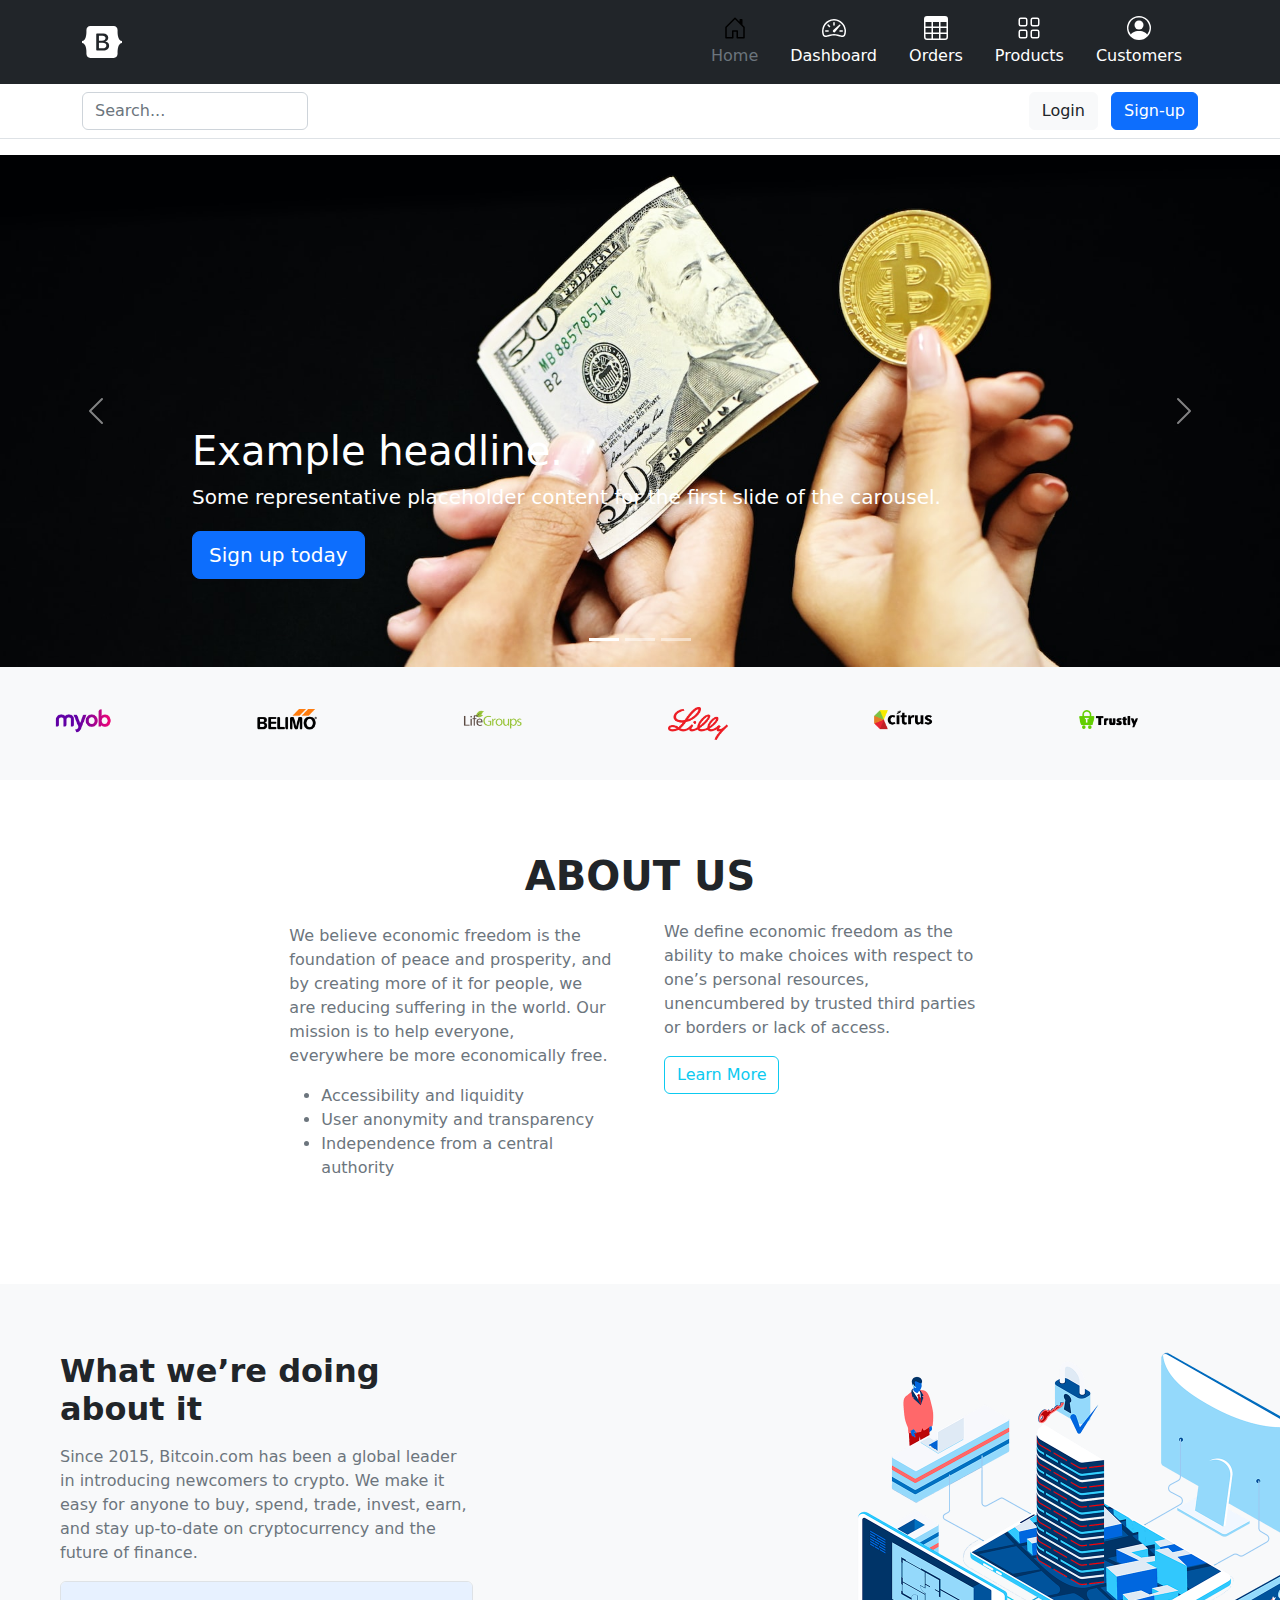
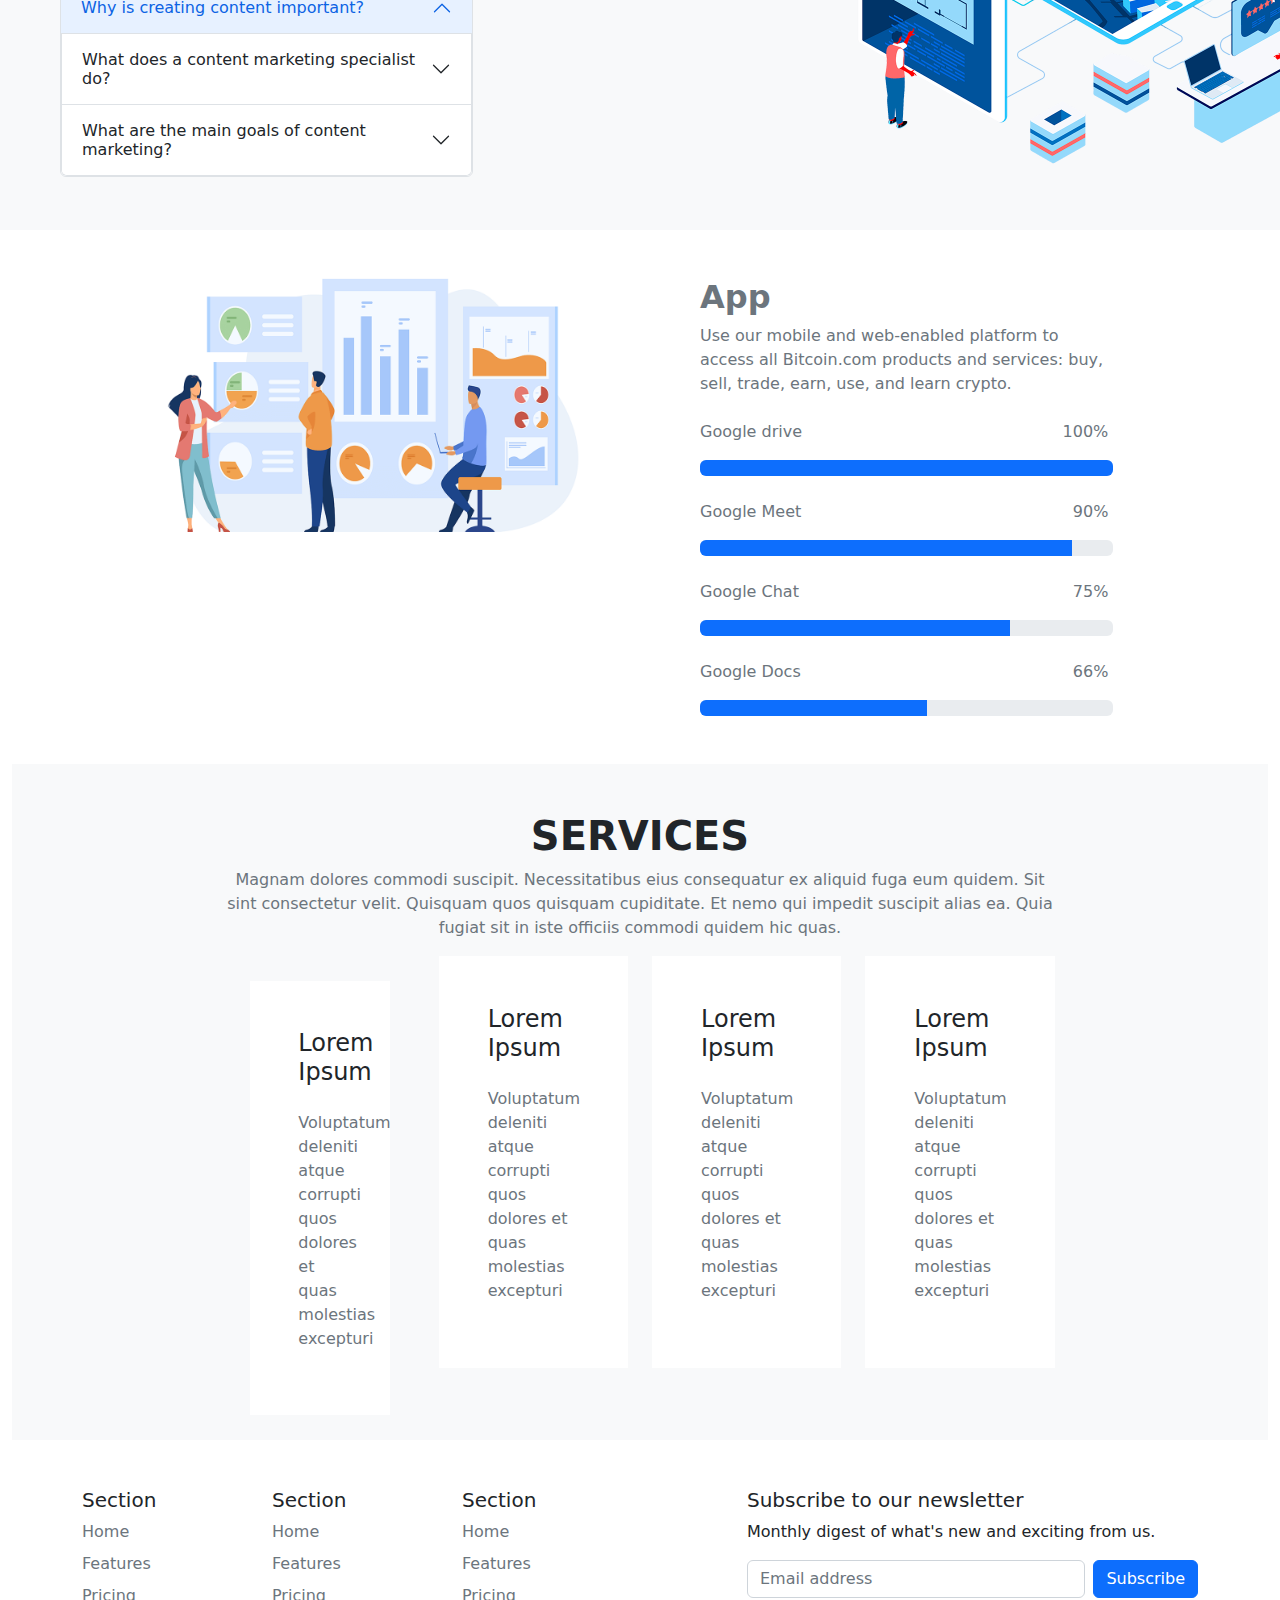
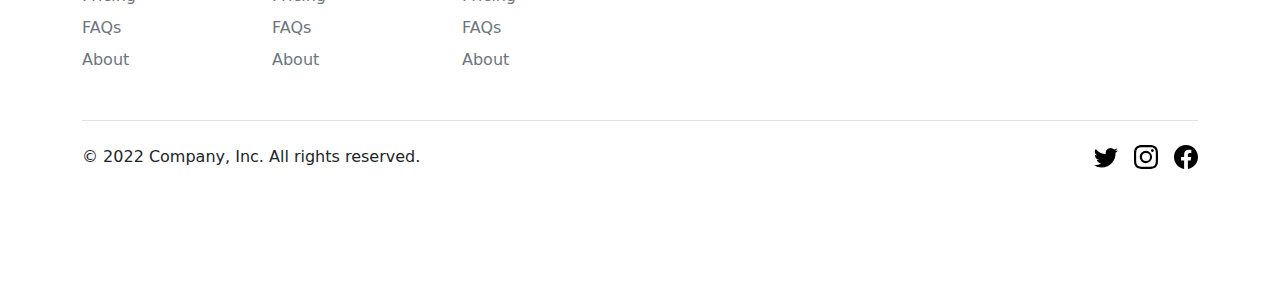
==== landingpage.html @ e870c80d "my first github commit" ====
<!DOCTYPE html>
<html lang="en">
<head>
    <meta charset="UTF-8">
    <meta http-equiv="X-UA-Compatible" content="IE=edge">
    <meta name="viewport" content="width=device-width, initial-scale=1.0">
    <link rel="stylesheet" href="css/bootstrap.min.css">
    <link rel="stylesheet" href="css/style.css">
  
    <title>Landing Page</title>
</head>
<body>

    
    
    
    <!--SVG Scalable Vector Graphics Header-->
        <svg xmlns="http://www.w3.org/2000/svg" style="display: none;">
            <symbol id="bootstrap" viewBox="0 0 118 94">
            <title>Bootstrap</title>
            <path fill-rule="evenodd" fill="#ffffff"clip-rule="evenodd" d="M24.509 0c-6.733 0-11.715 5.893-11.492 12.284.214 6.14-.064 14.092-2.066 20.577C8.943 39.365 5.547 43.485 0 44.014v5.972c5.547.529 8.943 4.649 10.951 11.153 2.002 6.485 2.28 14.437 2.066 20.577C12.794 88.106 17.776 94 24.51 94H93.5c6.733 0 11.714-5.893 11.491-12.284-.214-6.14.064-14.092 2.066-20.577 2.009-6.504 5.396-10.624 10.943-11.153v-5.972c-5.547-.529-8.934-4.649-10.943-11.153-2.002-6.484-2.28-14.437-2.066-20.577C105.214 5.894 100.233 0 93.5 0H24.508zM80 57.863C80 66.663 73.436 72 62.543 72H44a2 2 0 01-2-2V24a2 2 0 012-2h18.437c9.083 0 15.044 4.92 15.044 12.474 0 5.302-4.01 10.049-9.119 10.88v.277C75.317 46.394 80 51.21 80 57.863zM60.521 28.34H49.948v14.934h8.905c6.884 0 10.68-2.772 10.68-7.727 0-4.643-3.264-7.207-9.012-7.207zM49.948 49.2v16.458H60.91c7.167 0 10.964-2.876 10.964-8.281 0-5.406-3.903-8.178-11.425-8.178H49.948z"></path>
            </symbol>
            <symbol id="home" viewBox="0 0 16 16">
            <path  d="M8.354 1.146a.5.5 0 0 0-.708 0l-6 6A.5.5 0 0 0 1.5 7.5v7a.5.5 0 0 0 .5.5h4.5a.5.5 0 0 0 .5-.5v-4h2v4a.5.5 0 0 0 .5.5H14a.5.5 0 0 0 .5-.5v-7a.5.5 0 0 0-.146-.354L13 5.793V2.5a.5.5 0 0 0-.5-.5h-1a.5.5 0 0 0-.5.5v1.293L8.354 1.146zM2.5 14V7.707l5.5-5.5 5.5 5.5V14H10v-4a.5.5 0 0 0-.5-.5h-3a.5.5 0 0 0-.5.5v4H2.5z"/>
            </symbol>
            <symbol fill="#ffffff" id="speedometer2" viewBox="0 0 16 16">
            <path d="M8 4a.5.5 0 0 1 .5.5V6a.5.5 0 0 1-1 0V4.5A.5.5 0 0 1 8 4zM3.732 5.732a.5.5 0 0 1 .707 0l.915.914a.5.5 0 1 1-.708.708l-.914-.915a.5.5 0 0 1 0-.707zM2 10a.5.5 0 0 1 .5-.5h1.586a.5.5 0 0 1 0 1H2.5A.5.5 0 0 1 2 10zm9.5 0a.5.5 0 0 1 .5-.5h1.5a.5.5 0 0 1 0 1H12a.5.5 0 0 1-.5-.5zm.754-4.246a.389.389 0 0 0-.527-.02L7.547 9.31a.91.91 0 1 0 1.302 1.258l3.434-4.297a.389.389 0 0 0-.029-.518z"/>
            <path fill-rule="evenodd" d="M0 10a8 8 0 1 1 15.547 2.661c-.442 1.253-1.845 1.602-2.932 1.25C11.309 13.488 9.475 13 8 13c-1.474 0-3.31.488-4.615.911-1.087.352-2.49.003-2.932-1.25A7.988 7.988 0 0 1 0 10zm8-7a7 7 0 0 0-6.603 9.329c.203.575.923.876 1.68.63C4.397 12.533 6.358 12 8 12s3.604.532 4.923.96c.757.245 1.477-.056 1.68-.631A7 7 0 0 0 8 3z"/>
            </symbol>
            <symbol fill="#ffffff" id="table" viewBox="0 0 16 16">
            <path d="M0 2a2 2 0 0 1 2-2h12a2 2 0 0 1 2 2v12a2 2 0 0 1-2 2H2a2 2 0 0 1-2-2V2zm15 2h-4v3h4V4zm0 4h-4v3h4V8zm0 4h-4v3h3a1 1 0 0 0 1-1v-2zm-5 3v-3H6v3h4zm-5 0v-3H1v2a1 1 0 0 0 1 1h3zm-4-4h4V8H1v3zm0-4h4V4H1v3zm5-3v3h4V4H6zm4 4H6v3h4V8z"/>
            </symbol>
            <symbol fill="#ffffff" id="people-circle" viewBox="0 0 16 16">
            <path d="M11 6a3 3 0 1 1-6 0 3 3 0 0 1 6 0z"/>
            <path fill-rule="evenodd" d="M0 8a8 8 0 1 1 16 0A8 8 0 0 1 0 8zm8-7a7 7 0 0 0-5.468 11.37C3.242 11.226 4.805 10 8 10s4.757 1.225 5.468 2.37A7 7 0 0 0 8 1z"/>
            </symbol>
            <symbol fill="#ffffff" id="grid" viewBox="0 0 16 16">
            <path d="M1 2.5A1.5 1.5 0 0 1 2.5 1h3A1.5 1.5 0 0 1 7 2.5v3A1.5 1.5 0 0 1 5.5 7h-3A1.5 1.5 0 0 1 1 5.5v-3zM2.5 2a.5.5 0 0 0-.5.5v3a.5.5 0 0 0 .5.5h3a.5.5 0 0 0 .5-.5v-3a.5.5 0 0 0-.5-.5h-3zm6.5.5A1.5 1.5 0 0 1 10.5 1h3A1.5 1.5 0 0 1 15 2.5v3A1.5 1.5 0 0 1 13.5 7h-3A1.5 1.5 0 0 1 9 5.5v-3zm1.5-.5a.5.5 0 0 0-.5.5v3a.5.5 0 0 0 .5.5h3a.5.5 0 0 0 .5-.5v-3a.5.5 0 0 0-.5-.5h-3zM1 10.5A1.5 1.5 0 0 1 2.5 9h3A1.5 1.5 0 0 1 7 10.5v3A1.5 1.5 0 0 1 5.5 15h-3A1.5 1.5 0 0 1 1 13.5v-3zm1.5-.5a.5.5 0 0 0-.5.5v3a.5.5 0 0 0 .5.5h3a.5.5 0 0 0 .5-.5v-3a.5.5 0 0 0-.5-.5h-3zm6.5.5A1.5 1.5 0 0 1 10.5 9h3a1.5 1.5 0 0 1 1.5 1.5v3a1.5 1.5 0 0 1-1.5 1.5h-3A1.5 1.5 0 0 1 9 13.5v-3zm1.5-.5a.5.5 0 0 0-.5.5v3a.5.5 0 0 0 .5.5h3a.5.5 0 0 0 .5-.5v-3a.5.5 0 0 0-.5-.5h-3z"/>
            </symbol>
        </svg>
    <!--End Svg-->  


    <!--SVG Footer-->

        <svg xmlns="http://www.w3.org/2000/svg" style="display: none;">
          
          <symbol id="facebook" viewBox="0 0 16 16">
            <path d="M16 8.049c0-4.446-3.582-8.05-8-8.05C3.58 0-.002 3.603-.002 8.05c0 4.017 2.926 7.347 6.75 7.951v-5.625h-2.03V8.05H6.75V6.275c0-2.017 1.195-3.131 3.022-3.131.876 0 1.791.157 1.791.157v1.98h-1.009c-.993 0-1.303.621-1.303 1.258v1.51h2.218l-.354 2.326H9.25V16c3.824-.604 6.75-3.934 6.75-7.951z"/>
          </symbol>
          <symbol id="instagram" viewBox="0 0 16 16">
              <path d="M8 0C5.829 0 5.556.01 4.703.048 3.85.088 3.269.222 2.76.42a3.917 3.917 0 0 0-1.417.923A3.927 3.927 0 0 0 .42 2.76C.222 3.268.087 3.85.048 4.7.01 5.555 0 5.827 0 8.001c0 2.172.01 2.444.048 3.297.04.852.174 1.433.372 1.942.205.526.478.972.923 1.417.444.445.89.719 1.416.923.51.198 1.09.333 1.942.372C5.555 15.99 5.827 16 8 16s2.444-.01 3.298-.048c.851-.04 1.434-.174 1.943-.372a3.916 3.916 0 0 0 1.416-.923c.445-.445.718-.891.923-1.417.197-.509.332-1.09.372-1.942C15.99 10.445 16 10.173 16 8s-.01-2.445-.048-3.299c-.04-.851-.175-1.433-.372-1.941a3.926 3.926 0 0 0-.923-1.417A3.911 3.911 0 0 0 13.24.42c-.51-.198-1.092-.333-1.943-.372C10.443.01 10.172 0 7.998 0h.003zm-.717 1.442h.718c2.136 0 2.389.007 3.232.046.78.035 1.204.166 1.486.275.373.145.64.319.92.599.28.28.453.546.598.92.11.281.24.705.275 1.485.039.843.047 1.096.047 3.231s-.008 2.389-.047 3.232c-.035.78-.166 1.203-.275 1.485a2.47 2.47 0 0 1-.599.919c-.28.28-.546.453-.92.598-.28.11-.704.24-1.485.276-.843.038-1.096.047-3.232.047s-2.39-.009-3.233-.047c-.78-.036-1.203-.166-1.485-.276a2.478 2.478 0 0 1-.92-.598 2.48 2.48 0 0 1-.6-.92c-.109-.281-.24-.705-.275-1.485-.038-.843-.046-1.096-.046-3.233 0-2.136.008-2.388.046-3.231.036-.78.166-1.204.276-1.486.145-.373.319-.64.599-.92.28-.28.546-.453.92-.598.282-.11.705-.24 1.485-.276.738-.034 1.024-.044 2.515-.045v.002zm4.988 1.328a.96.96 0 1 0 0 1.92.96.96 0 0 0 0-1.92zm-4.27 1.122a4.109 4.109 0 1 0 0 8.217 4.109 4.109 0 0 0 0-8.217zm0 1.441a2.667 2.667 0 1 1 0 5.334 2.667 2.667 0 0 1 0-5.334z"/>
          </symbol>
          <symbol id="twitter" viewBox="0 0 16 16">
            <path d="M5.026 15c6.038 0 9.341-5.003 9.341-9.334 0-.14 0-.282-.006-.422A6.685 6.685 0 0 0 16 3.542a6.658 6.658 0 0 1-1.889.518 3.301 3.301 0 0 0 1.447-1.817 6.533 6.533 0 0 1-2.087.793A3.286 3.286 0 0 0 7.875 6.03a9.325 9.325 0 0 1-6.767-3.429 3.289 3.289 0 0 0 1.018 4.382A3.323 3.323 0 0 1 .64 6.575v.045a3.288 3.288 0 0 0 2.632 3.218 3.203 3.203 0 0 1-.865.115 3.23 3.23 0 0 1-.614-.057 3.283 3.283 0 0 0 3.067 2.277A6.588 6.588 0 0 1 .78 13.58a6.32 6.32 0 0 1-.78-.045A9.344 9.344 0 0 0 5.026 15z"/>
          </symbol>
        </svg>
    <!--End SVG Footer-->
    



    <!--Header-->
        <header>
            <div class="px-3 py-2 text-bg-dark">
              <div class="container">
                <div class="d-flex flex-wrap align-items-center justify-content-center justify-content-lg-start">
                  <a href="/" class="d-flex align-items-center my-2 my-lg-0 me-lg-auto text-white text-decoration-none">
                    <svg class="bi me-2" width="40" height="32" role="img" aria-label="Bootstrap"><use xlink:href="#bootstrap"/></svg>
                  </a>
        
                  <ul class="nav col-12 col-lg-auto my-2 justify-content-center my-md-0 text-small">
                    <li>
                      <a href="#" class="nav-link text-secondary">
                        <svg class="bi d-block mx-auto mb-1" width="24" height="24"><use xlink:href="#home"/></svg>
                        Home
                      </a>
                    </li>
                    <li>
                      <a href="#" class="nav-link text-white">
                        <svg class="bi d-block mx-auto mb-1" width="24" height="24"><use xlink:href="#speedometer2" /></svg>
                        Dashboard
                      </a>
                    </li>
                    <li>
                      <a href="#" class="nav-link text-white">
                        <svg class="bi d-block mx-auto mb-1" width="24" height="24"><use xlink:href="#table"/></svg>
                        Orders
                      </a>
                    </li>
                    <li>
                      <a href="#" class="nav-link text-white">
                        <svg class="bi d-block mx-auto mb-1" width="24" height="24"><use xlink:href="#grid"/></svg>
                        Products
                      </a>
                    </li>
                    <li>
                      <a href="#" class="nav-link text-white">
                        <svg class="bi d-block mx-auto mb-1" width="24" height="24"><use xlink:href="#people-circle"/></svg>
                        Customers
                      </a>
                    </li>
                  </ul>
                </div>
              </div>
            </div>
            <div class="px-3 py-2 border-bottom mb-3">
              <div class="container d-flex flex-wrap justify-content-center">
                <form class="col-12 col-lg-auto mb-2 mb-lg-0 me-lg-auto" role="search">
                  <input type="search" class="form-control" placeholder="Search..." aria-label="Search">
                </form>
        
                <div class="text-end">
                  <button type="button" class="btn btn-light text-dark me-2">Login</button>
                  <button type="button" class="btn btn-primary">Sign-up</button>
                </div>
              </div>
            </div>
        </header>
    <!--End of Header-->  
  
    



    <!--Carousel-->
        <div id="myCarousel" class="carousel slide" data-bs-ride="carousel">
            <div class="carousel-indicators">
            <button type="button" data-bs-target="#myCarousel" data-bs-slide-to="0" class="active" aria-current="true" aria-label="Slide 1"></button>
            <button type="button" data-bs-target="#myCarousel" data-bs-slide-to="1" aria-label="Slide 2"></button>
            <button type="button" data-bs-target="#myCarousel" data-bs-slide-to="2" aria-label="Slide 3"></button>
            </div>
            <div class="carousel-inner">
            <div class="carousel-item active">
                <!-- <svg class="bd-placeholder-img" width="100%" height="100%" xmlns="http://www.w3.org/2000/svg" aria-hidden="true" preserveAspectRatio="xMidYMid slice" focusable="false"><rect width="100%" height="100%" fill="#777"/></svg> -->
                <img class="bd-placeholder-img img-fluid" width="100%" height="100%" src="img/tit.jpg">
        
                <div class="container">
                <div class="carousel-caption text-start">
                    <h1>Example headline.</h1>
                    <p>Some representative placeholder content for the first slide of the carousel.</p>
                    <p><a class="btn btn-lg btn-primary" href="#">Sign up today</a></p>
                </div>
                </div>
            </div>
            <div class="carousel-item">
                <!-- <svg class="bd-placeholder-img" width="100%" height="100%" xmlns="http://www.w3.org/2000/svg" aria-hidden="true" preserveAspectRatio="xMidYMid slice" focusable="false"><rect width="100%" height="100%" fill="#777"/></svg> -->

                <img class="bd-placeholder-img img-fluid" width="100%" height="100%" src="img/tree.jpg">
        
                <div class="container">
                <div class="carousel-caption">
                    <h1>Another example headline.</h1>
                    <p>Some representative placeholder content for the second slide of the carousel.</p>
                    <p><a class="btn btn-lg btn-primary" href="#">Learn more</a></p>
                </div>
                </div>
            </div>
            <div class="carousel-item">
                <!-- <svg class="bd-placeholder-img" width="100%" height="100%" xmlns="http://www.w3.org/2000/svg" aria-hidden="true" preserveAspectRatio="xMidYMid slice" focusable="false"><rect width="100%" height="100%" fill="#777"/></svg> -->

                <img class="bd-placeholder-img img-fluid" width="100%" height="100%" src="img/tot.jpg">
        
                <div class="container">
                <div class="carousel-caption text-end">
                    <h1>One more for good measure.</h1>
                    <p>Some representative placeholder content for the third slide of this carousel.</p>
                    <p><a class="btn btn-lg btn-primary" href="#">Browse gallery</a></p>
                </div>
                </div>
            </div>
            </div>
            <button class="carousel-control-prev" type="button" data-bs-target="#myCarousel" data-bs-slide="prev">
            <span class="carousel-control-prev-icon" aria-hidden="true"></span>
            <span class="visually-hidden">Previous</span>
            </button>
            <button class="carousel-control-next" type="button" data-bs-target="#myCarousel" data-bs-slide="next">
            <span class="carousel-control-next-icon" aria-hidden="true"></span>
            <span class="visually-hidden">Next</span>
            </button>
        </div>
    <!--End Carousel-->        

    <!--Main Content-->
        <div class="container-fluid bg-white">

            <div class="row bg-light p-4 justify-content-center">

                <div class="col-lg-2 col-md-4 col-sm-6">

                    <div class="bg-light p-3" >

                        <img src="img/client1.png" id="img" class="img-fluid">

                    </div>

                </div>

                <div class="col-lg-2 col-md-4 col-sm-6">

                  <div class="bg-light p-3">

                    <img src="img/client2.png" id="img" class="img-fluid">

                  </div>

              </div>

              <div class="col-lg-2 col-md-4 col-sm-6">

                <div class="bg-light p-3">

                  <img src="img/client3.png" id="img" class="img-fluid">

                </div>

            </div>

            <div class="col-lg-2 col-md-4 col-sm-6">

              <div class="p-3 bg-light">


                <img src="img/client4.png" id="img" class="img-fluid">

              </div>

          </div>

          <div class="col-lg-2 col-md-4 col-sm-6">

            <div class="p-3 bg-light">

              <img src="img/client5.png" id="img" class="img-fluid">

            </div>

        </div>

        <div class="col-lg-2 col-md-4 col-sm-6">

          <div class="p-3 bg-light">

            <img src="img/client6.png" id="img" class="img-fluid">

          </div>

      </div>

            </div>

      <!--about us-->      
            <div class="row">

                <div class="col-lg-12 col-md-12 col-sm-12">

                    <div class="m-4 p-5  bg-white ">

                          <div class="row justify-content-center">

                            <div class="text text-dark text-center">
                              <h1><strong>ABOUT US</strong></h1>
                              
                              </div>
                              
                             

                              <div class="col-lg-4 col-md-6 col-sm-12">

                                  <div class="m-2 p-2 text-secondary">

                                      <p> We believe economic freedom is the foundation of peace and prosperity, and by creating more of it for people, we are reducing suffering in the world. Our mission is to help everyone, everywhere be more economically free.</p>

                                      <ul style="list-style-type:disc; ">

                                          <li>
                                            Accessibility and liquidity</li>
                                            <li>
                                              User anonymity and transparency	
                                              </li>
                                              <li>Independence from a central authority</li>

                                      </ul>

                                  </div>

                              </div>

                              <div class="col-lg-4 col-md-6 col-sm-12">

                                <div class="m-2 p-1 text-secondary">

                                    <p>We define economic freedom as the ability to make choices with respect to one’s personal resources, unencumbered by trusted third parties or borders or lack of access.</p>

                                    <div class="mt-3">

                                      <buttton class="btn  btn-outline-info" type="button">Learn More</buttton>
                                    </div>
                                    
                                </div>

                              </div>

                            

                          </div>

                    </div>

                </div>

            </div>

      <!--Next Row-->      

            <div class="row bg-light">

                <div class="col-lg-5 col-md-5 col-sm-12 align-self-center">

                    <div class="p-5">

                        <p><h2><strong>What we’re doing about it</strong></h2>
                          </p>
                          <p class=" text-secondary">
                          Since 2015, Bitcoin.com has been a global leader in introducing newcomers to crypto. We make it easy for anyone to buy, spend, trade, invest, earn, and stay up-to-date on cryptocurrency and the future of finance.</p>

                            
                          <div class="accordion" id="accordionExample">

                                <div class="accordion-item">
                                    <h2 class="accordion-header" id="headingOne">
                                        <button class="accordion-button" type="button" data-bs-toggle="collapse" data-bs-target="#collapseOne" aria-expanded="true" aria-controls="collapseOne">
                                            Why is creating content important?
                                        </button>
                                    </h2>
                                    <div id="collapseOne" class="accordion-collapse collapse" aria-labelledby="headingOne" data-bs-parent="#accordionExample">
                                        <div class="accordion-body">
                                        <strong>This is the first item's accordion body.</strong>
                                        Creating content is very important for users and potential customers. It is important to establish closer ties with your users and customers, to better explain your brand, and to add value with your content. With the content you create, you can increase your awareness and attract new people.

                                    </div>
                                </div>


                                <div class="accordion-item">
                                    <h2 class="accordion-header" id="headingTwo">
                                        <button class="accordion-button collapsed" type="button" data-bs-toggle="collapse" data-bs-target="#collapseTwo" aria-expanded="false" aria-controls="collapseTwo">
                                            What does a content marketing specialist do?
                                        </button>
                                    </h2>
                                    <div id="collapseTwo" class="accordion-collapse collapse" aria-labelledby="headingTwo" data-bs-parent="#accordionExample">
                                        <div class="accordion-body">
                                        <strong>This is the second item's accordion body.</strong> Content marketing specialist is the manager responsible for creating standards and presenting them in accordance with marketing strategies so that all written and visual content prepared within the company is permanent and interesting in all periods. They are mostly people<code>who are affiliated with </code> or work closely with marketing teams and have developed verbal and written communication skills.
                                        </div>
                                    </div>
                            </div>


                            <div class="accordion-item">
                                <h2 class="accordion-header" id="headingThree">
                                    <button class="accordion-button collapsed" type="button" data-bs-toggle="collapse" data-bs-target="#collapseThree" aria-expanded="false" aria-controls="collapseThree">
                                        What are the main goals of content marketing?
                                    </button>
                                </h2>
                                <div id="collapseThree" class="accordion-collapse collapse" aria-labelledby="headingThree" data-bs-parent="#accordionExample">
                                    <div class="accordion-body">
                                    <strong>This is the third item's accordion body.</strong> 
                                    If Content Marketing is presented with good planning, effective results are obtained. The content on your website must be prepared in a way that appeals to the needs of the audience you are targeting. At the same time, this process should be in a periodic order. In this way, you will be able to attract the attention of your readers and make them become your potential customers and even increase them to a position that prefers your brand.
                                    </div>
                                </div>
                            </div>
                                </div>

                          </div>

                    </div>

                </div>

                <div class="col-lg-5 col-md-5 offset-lg-2 col-sm-12">
                  
                    <div class="p-5">
                      <img src="img/why-us.png" id="image" alt="" class="img-fluid">

                    </div>

                </div>


            </div>
            

      <!--Next row2-->
      
            <div class="row justify-content-center">

                <div class="col-lg-5 col-md-5 col-sm-12">

                    <div class="p-5">

                      <img class="img-fluid" src="img/skills.png">

                    </div>

                </div>

                <div class="col-lg-5 col-md-5 col-sm-12">

                    <div class="p-5 text-secondary">

                                             <h2 class=""><strong>App</strong></h2>

                        <p class="mb-4">Use our mobile and web-enabled platform to access all Bitcoin.com products and services: buy, sell, trade, earn, use, and learn crypto. 
                        </p>

                        
                        <ul class="list-unstyled d-flex" style="position:relative;">
                          <li class="">Google drive</li>
                          <li style="position:absolute; right:5px;">100%</li>
                          </ul>

                      <div class="progress mb-4">
                        <div class="progress-bar" role="progressbar" style="width: 100%" aria-valuenow="25" aria-valuemin="0" aria-valuemax="100"></div>
                      </div>


                      <ul class="list-unstyled d-flex" style="position:relative;">
                        <li class="">Google Meet</li>
                        <li style="position:absolute; right:5px;">90%</li>
                        </ul>
                        
                        <div class="progress mb-4">
                        <div class="progress-bar" role="progressbar" style="width: 90%" aria-valuenow="50" aria-valuemin="0" aria-valuemax="100"></div>
                      </div>

                      <ul class="list-unstyled d-flex" style="position:relative;">
                        <li class="">Google Chat</li>
                        <li style="position:absolute; right:5px;">75%</li>
                        </ul>

                      <div class="progress mb-4">
                        <div class="progress-bar" role="progressbar" style="width: 75%" aria-valuenow="50" aria-valuemin="0" aria-valuemax="100"></div>
                      </div>


                      <ul class="list-unstyled d-flex" style="position:relative;">
                        <li class="">Google Docs</li>
                        <li style="position:absolute; right:5px;">66%</li>
                        </ul>
                      
                      <div class="progress">
                        <div class="progress-bar" role="progressbar" style="width: 55%" aria-valuenow="75" aria-valuemin="0" aria-valuemax="100"></div>
                      </div>
                     
                      
                      

                    </div>
                  
                </div>

            </div>

           <div class="row">

                <div class="col-lg-12 col-md-12 col-sm-12">

                    <div class="bg-light">

                              <div class="row justify-content-center">

                                      <div class="col-lg-8 col-md-12 col-sm-12">

                                        <div class="text bg-light text-center mt-5">
                                          <h1 class="text-dark "><strong>SERVICES</strong></h1>
                                          <p class="text-secondary">Magnam dolores commodi suscipit. Necessitatibus eius consequatur ex aliquid fuga eum quidem. Sit sint consectetur velit. Quisquam quos quisquam cupiditate. Et nemo qui impedit suscipit alias ea. Quia fugiat sit in iste officiis commodi quidem hic quas.</p>
                                        </div>

                                      </div>

                              </div>

                              <div class="row justify-content-center">
     

                                    <div class="col-lg-2 col-md-6 col-sm-12">

                                          <div class="p-5 m-4 bg-white border border-light">

                                              
                                            <h4 class="">Lorem Ipsum</h4>
                                            <p class="text-secondary mt-4">Voluptatum deleniti atque corrupti quos dolores et quas molestias excepturi</p>
                                                  
                                            

                                          </div>

                                    </div>

                                    <div class="col-lg-2 col-md-6 col-sm-12">
                                      

                                        <div class="p-5 bg-white border border-white">

                                              
                                          <h4 class="">Lorem Ipsum</h4>
                                          <p class="text-secondary mt-4">Voluptatum deleniti atque corrupti quos dolores et quas molestias excepturi</p>
                                                
                                          

                                        </div>
                                        
                                      

                                    </div>

                                    <div class="col-lg-2 col-md-6 col-sm-12">

                                      

                                        <div class="p-5 bg-white border border-white">

                                              
                                          <h4 class="">Lorem Ipsum</h4>
                                          <p class="text-secondary mt-4">Voluptatum deleniti atque corrupti quos dolores et quas molestias excepturi</p>
                                                
                                          

                                        </div>

                                      

                                    </div>

                                    <div class="col-lg-2 col-md-6 col-sm-12">

                                      <div class="p-5 bg-white border border-white">

                                              
                                        <h4 class="">Lorem Ipsum</h4>
                                        <p class="text-secondary mt-4">Voluptatum deleniti atque corrupti quos dolores et quas molestias excepturi</p>
                                              
                                        

                                      </div>

                                    </div>
                                  

                              </div>

                        </div>

                    </div> 
                </div>

           </div> 

        </div>




    <!--Footer-->
    <div class="container">
        <footer class="py-5">
          <div class="row">
            <div class="col-6 col-md-2 mb-3">
              <h5>Section</h5>
              <ul class="nav flex-column">
                <li class="nav-item mb-2"><a href="#" class="nav-link p-0 text-muted">Home</a></li>
                <li class="nav-item mb-2"><a href="#" class="nav-link p-0 text-muted">Features</a></li>
                <li class="nav-item mb-2"><a href="#" class="nav-link p-0 text-muted">Pricing</a></li>
                <li class="nav-item mb-2"><a href="#" class="nav-link p-0 text-muted">FAQs</a></li>
                <li class="nav-item mb-2"><a href="#" class="nav-link p-0 text-muted">About</a></li>
              </ul>
            </div>
      
            <div class="col-6 col-md-2 mb-3">
              <h5>Section</h5>
              <ul class="nav flex-column">
                <li class="nav-item mb-2"><a href="#" class="nav-link p-0 text-muted">Home</a></li>
                <li class="nav-item mb-2"><a href="#" class="nav-link p-0 text-muted">Features</a></li>
                <li class="nav-item mb-2"><a href="#" class="nav-link p-0 text-muted">Pricing</a></li>
                <li class="nav-item mb-2"><a href="#" class="nav-link p-0 text-muted">FAQs</a></li>
                <li class="nav-item mb-2"><a href="#" class="nav-link p-0 text-muted">About</a></li>
              </ul>
            </div>
      
            <div class="col-6 col-md-2 mb-3">
              <h5>Section</h5>
              <ul class="nav flex-column">
                <li class="nav-item mb-2"><a href="#" class="nav-link p-0 text-muted">Home</a></li>
                <li class="nav-item mb-2"><a href="#" class="nav-link p-0 text-muted">Features</a></li>
                <li class="nav-item mb-2"><a href="#" class="nav-link p-0 text-muted">Pricing</a></li>
                <li class="nav-item mb-2"><a href="#" class="nav-link p-0 text-muted">FAQs</a></li>
                <li class="nav-item mb-2"><a href="#" class="nav-link p-0 text-muted">About</a></li>
              </ul>
            </div>
      
            <div class="col-md-5 offset-md-1 mb-3">
              <form>
                <h5>Subscribe to our newsletter</h5>
                <p>Monthly digest of what's new and exciting from us.</p>
                <div class="d-flex flex-column flex-sm-row w-100 gap-2">
                  <label for="newsletter1" class="visually-hidden">Email address</label>
                  <input id="newsletter1" type="text" class="form-control" placeholder="Email address">
                  <button class="btn btn-primary" type="button">Subscribe</button>
                </div>
              </form>
            </div>
          </div>
      
          <div class="d-flex flex-column flex-sm-row justify-content-between py-4 my-4 border-top">
            <p>&copy; 2022 Company, Inc. All rights reserved.</p>
            <ul class="list-unstyled d-flex">
              <li class="ms-3"><a class="link-dark" href="#"><svg class="bi" width="24" height="24"><use xlink:href="#twitter"/></svg></a></li>
              <li class="ms-3"><a class="link-dark" href="#"><svg class="bi" width="24" height="24"><use xlink:href="#instagram"/></svg></a></li>
              <li class="ms-3"><a class="link-dark" href="#"><svg class="bi" width="24" height="24"><use xlink:href="#facebook"/></svg></a></li>
            </ul>
          </div>
        </footer>
      </div>
    <!--End Footer-->


         
    <script src="js/bootstrap.min.js"></script>
</body>
</html>
---- css/style.css ----
/* Carousel base class */
.carousel {
    /* margin-bottom: 4rem; */
  }
  /* Since positioning the image, we need to help out the caption */
  .carousel-caption {
    bottom: 3rem;
    z-index: 10;
  }
  
  /* Declare heights because of positioning of img element */
  .carousel-item {
    height: 32rem;
  }

  @media (min-width: 40em) {
    /* Bump up size of carousel content */
    .carousel-caption p {
      margin-bottom: 1.25rem;
      font-size: 1.25rem;
      line-height: 1.4;
    }
}

#img{
    max-height:40%;
    max-width:40%;
}

li::before{
 color:rgb(11, 205, 205);
}

#image{
  max-height: 600px;
  max-width:600px;
}
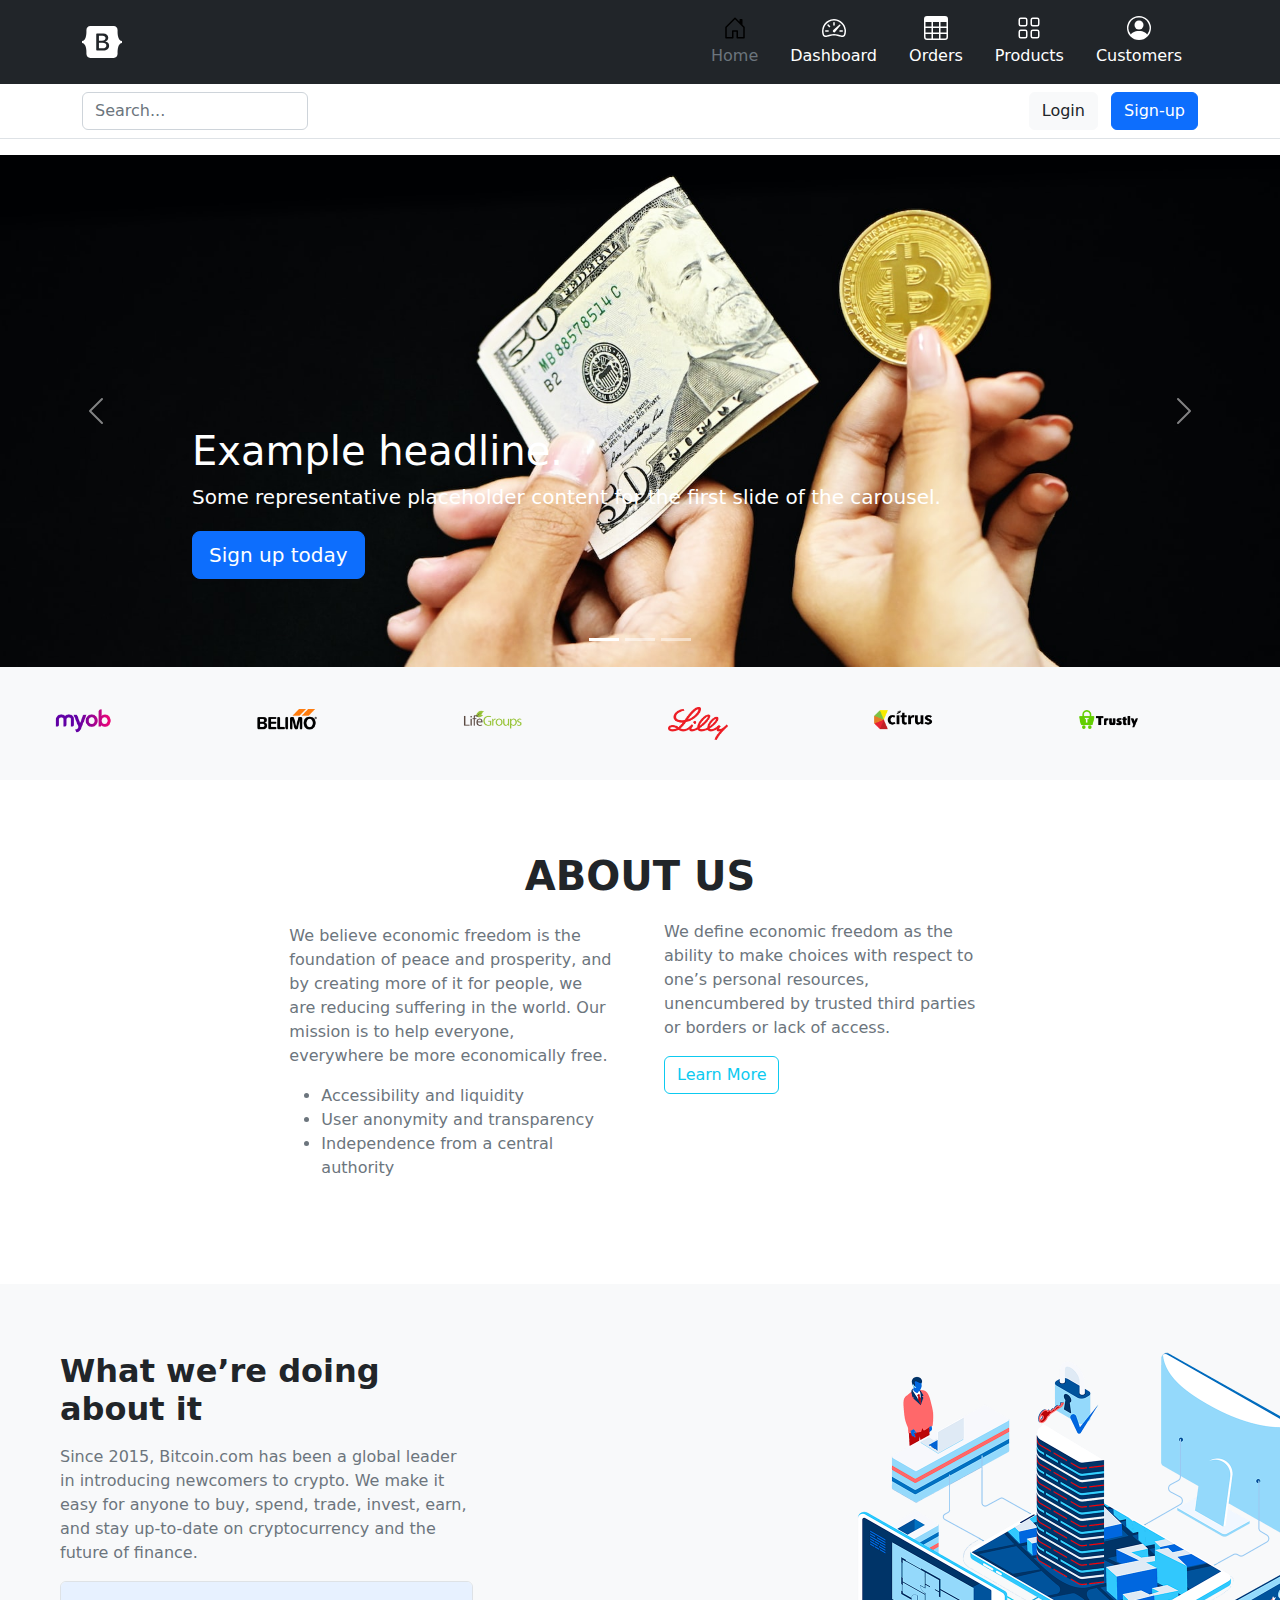
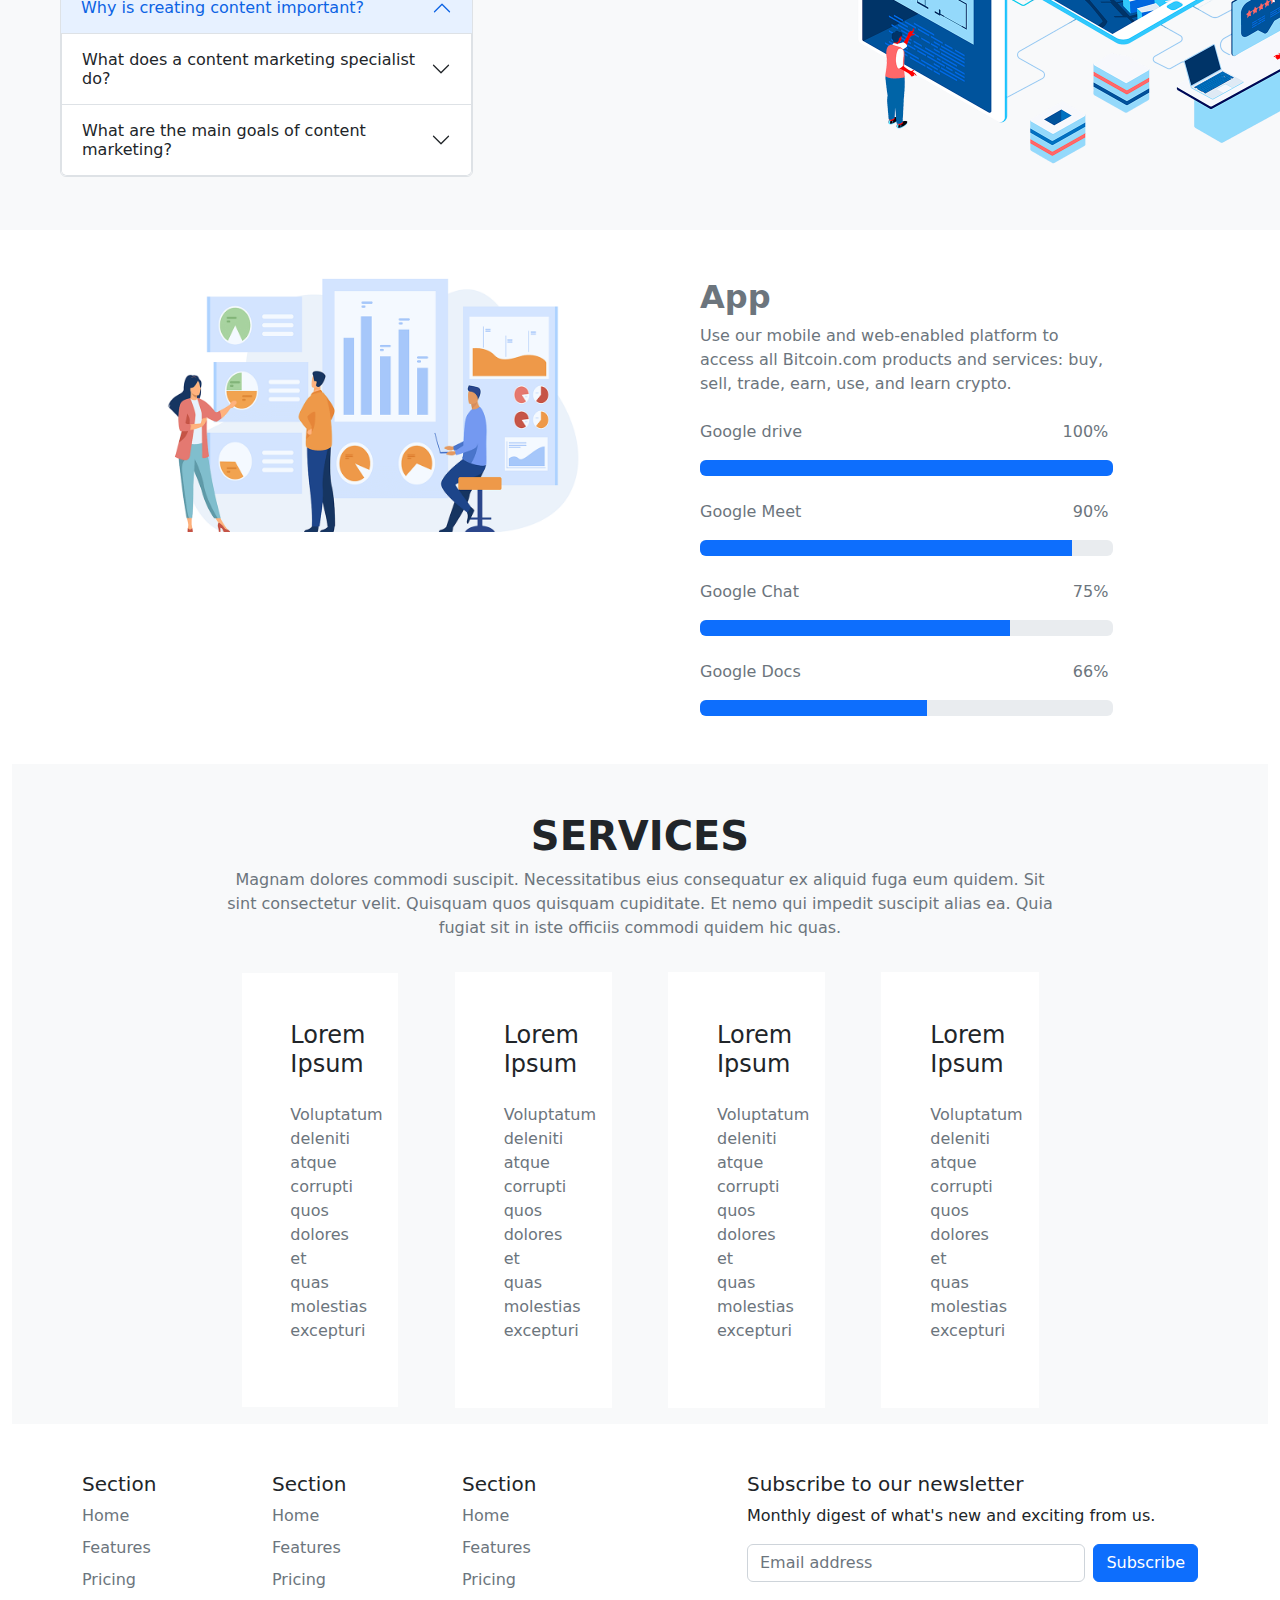
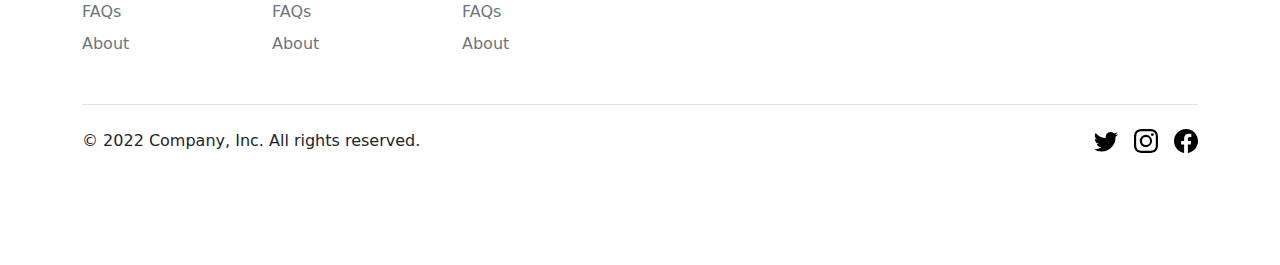
==== commit 8fb4b9d9: "commit for background" ====
--- a/landingpage.html
+++ b/landingpage.html
@@ -461,9 +461,11 @@
 
             </div>
 
-           <div class="row">
-
-                <div class="col-lg-12 col-md-12 col-sm-12">
+
+      <!--Next row3-->      
+            <div class="row">
+
+                    <div class="col-lg-12 col-md-12 col-sm-12">
 
                     <div class="bg-light">
 
@@ -483,9 +485,9 @@
                               <div class="row justify-content-center">
      
 
-                                    <div class="col-lg-2 col-md-6 col-sm-12">
-
-                                          <div class="p-5 m-4 bg-white border border-light">
+                                    <div class="col-lg-2 col-md-3 col-sm-12">
+
+                                          <div class="p-5 m-3 bg-white border border-light">
 
                                               
                                             <h4 class="">Lorem Ipsum</h4>
@@ -497,10 +499,10 @@
 
                                     </div>
 
-                                    <div class="col-lg-2 col-md-6 col-sm-12">
+                                    <div class="col-lg-2 col-md-3 col-sm-12">
                                       
 
-                                        <div class="p-5 bg-white border border-white">
+                                        <div class="p-5 m-3 bg-white border border-white">
 
                                               
                                           <h4 class="">Lorem Ipsum</h4>
@@ -514,11 +516,11 @@
 
                                     </div>
 
-                                    <div class="col-lg-2 col-md-6 col-sm-12">
+                                    <div class="col-lg-2 col-md-3 col-sm-12">
 
                                       
 
-                                        <div class="p-5 bg-white border border-white">
+                                        <div class="p-5 m-3 bg-white border border-white">
 
                                               
                                           <h4 class="">Lorem Ipsum</h4>
@@ -532,9 +534,9 @@
 
                                     </div>
 
-                                    <div class="col-lg-2 col-md-6 col-sm-12">
-
-                                      <div class="p-5 bg-white border border-white">
+                                    <div class="col-lg-2 col-md-3 col-sm-12">
+
+                                      <div class="p-5 m-3 bg-white border border-white">
 
                                               
                                         <h4 class="">Lorem Ipsum</h4>
@@ -552,9 +554,26 @@
                         </div>
 
                     </div> 
-                </div>
-
-           </div> 
+
+            </div>
+
+
+      <!--Next row4--> 
+
+              <div class="row">
+
+                  <div class="col-lg-12 col-md-12 col-sm-12">
+
+                      <div class="bg-light" id="photo">
+
+                           
+
+                      </div>
+
+                  </div>
+
+              </div>
+          
 
         </div>
 
--- a/css/style.css
+++ b/css/style.css
@@ -34,4 +34,12 @@
 #image{
   max-height: 600px;
   max-width:600px;
+}
+
+#photo{
+  
+  background-image: url('../img/tit.jpg');
+  max-height: 100%;
+  max-width: 100%;
+  
 }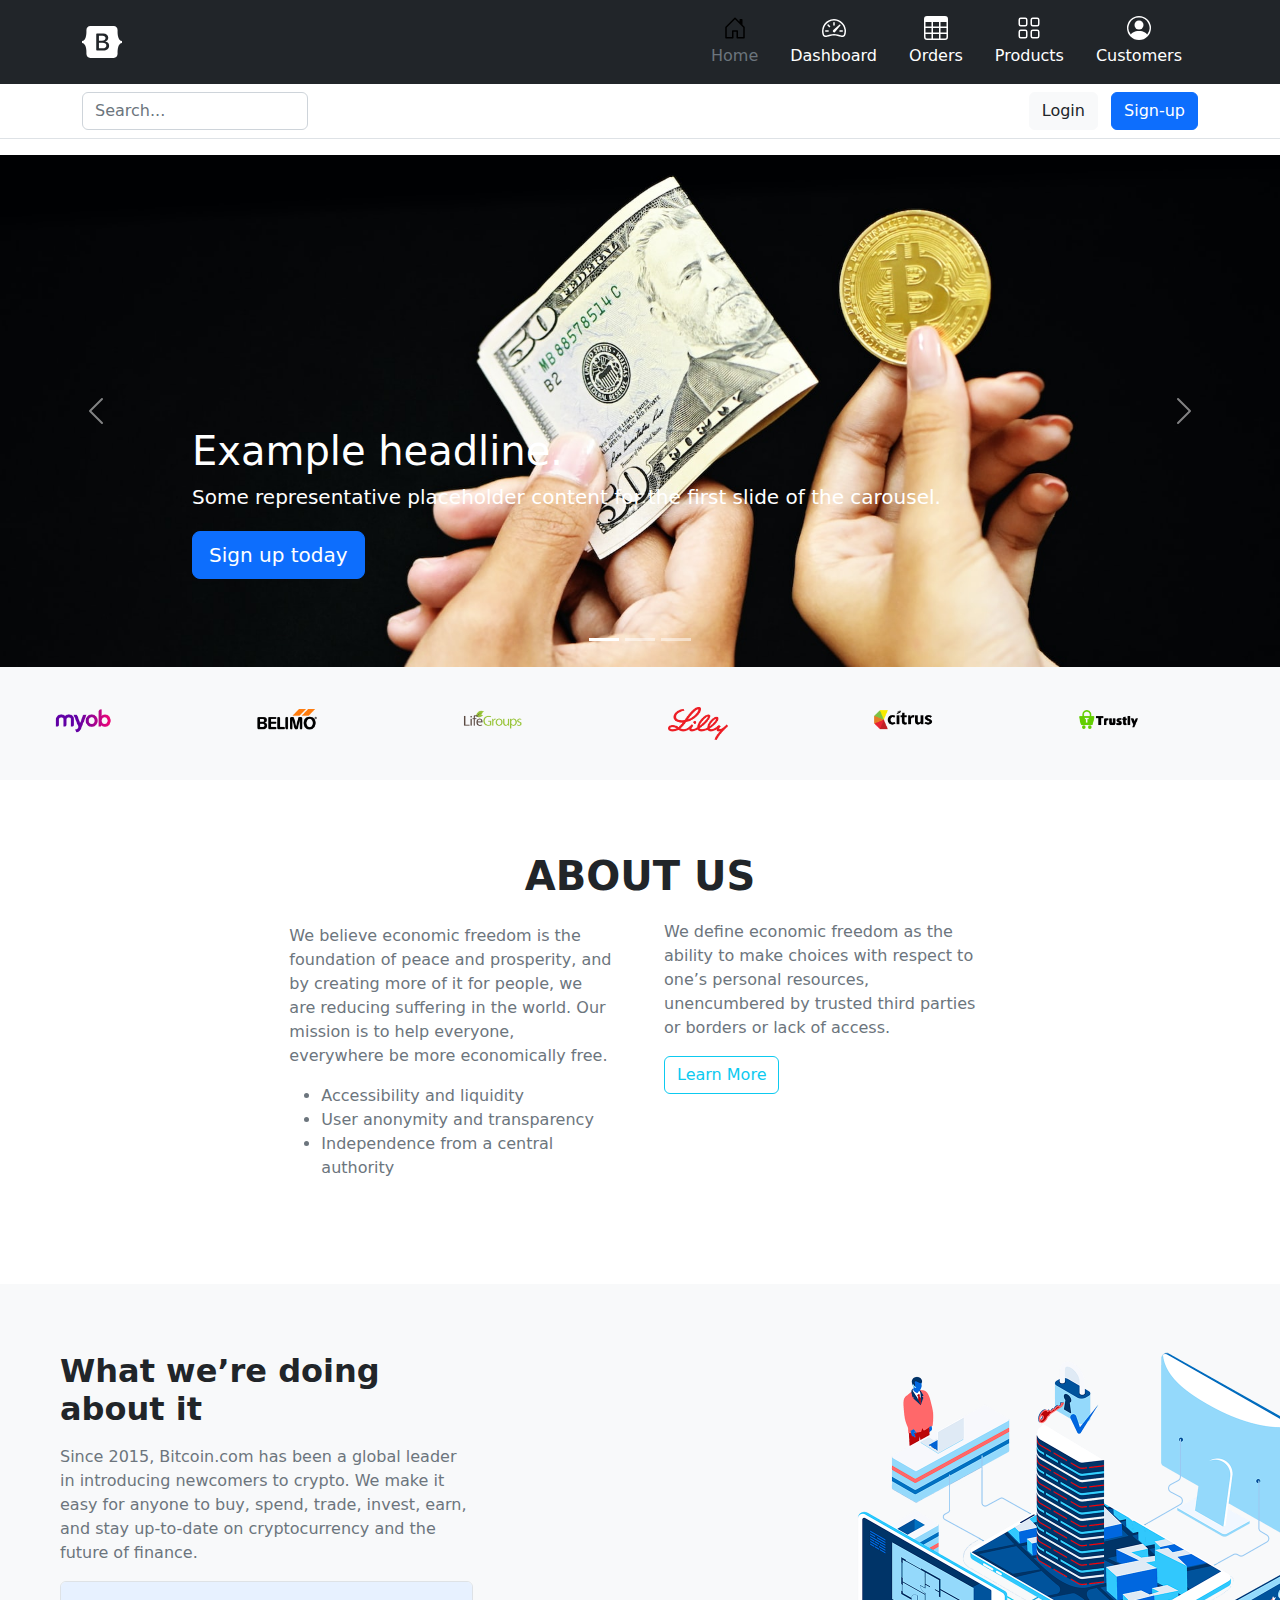
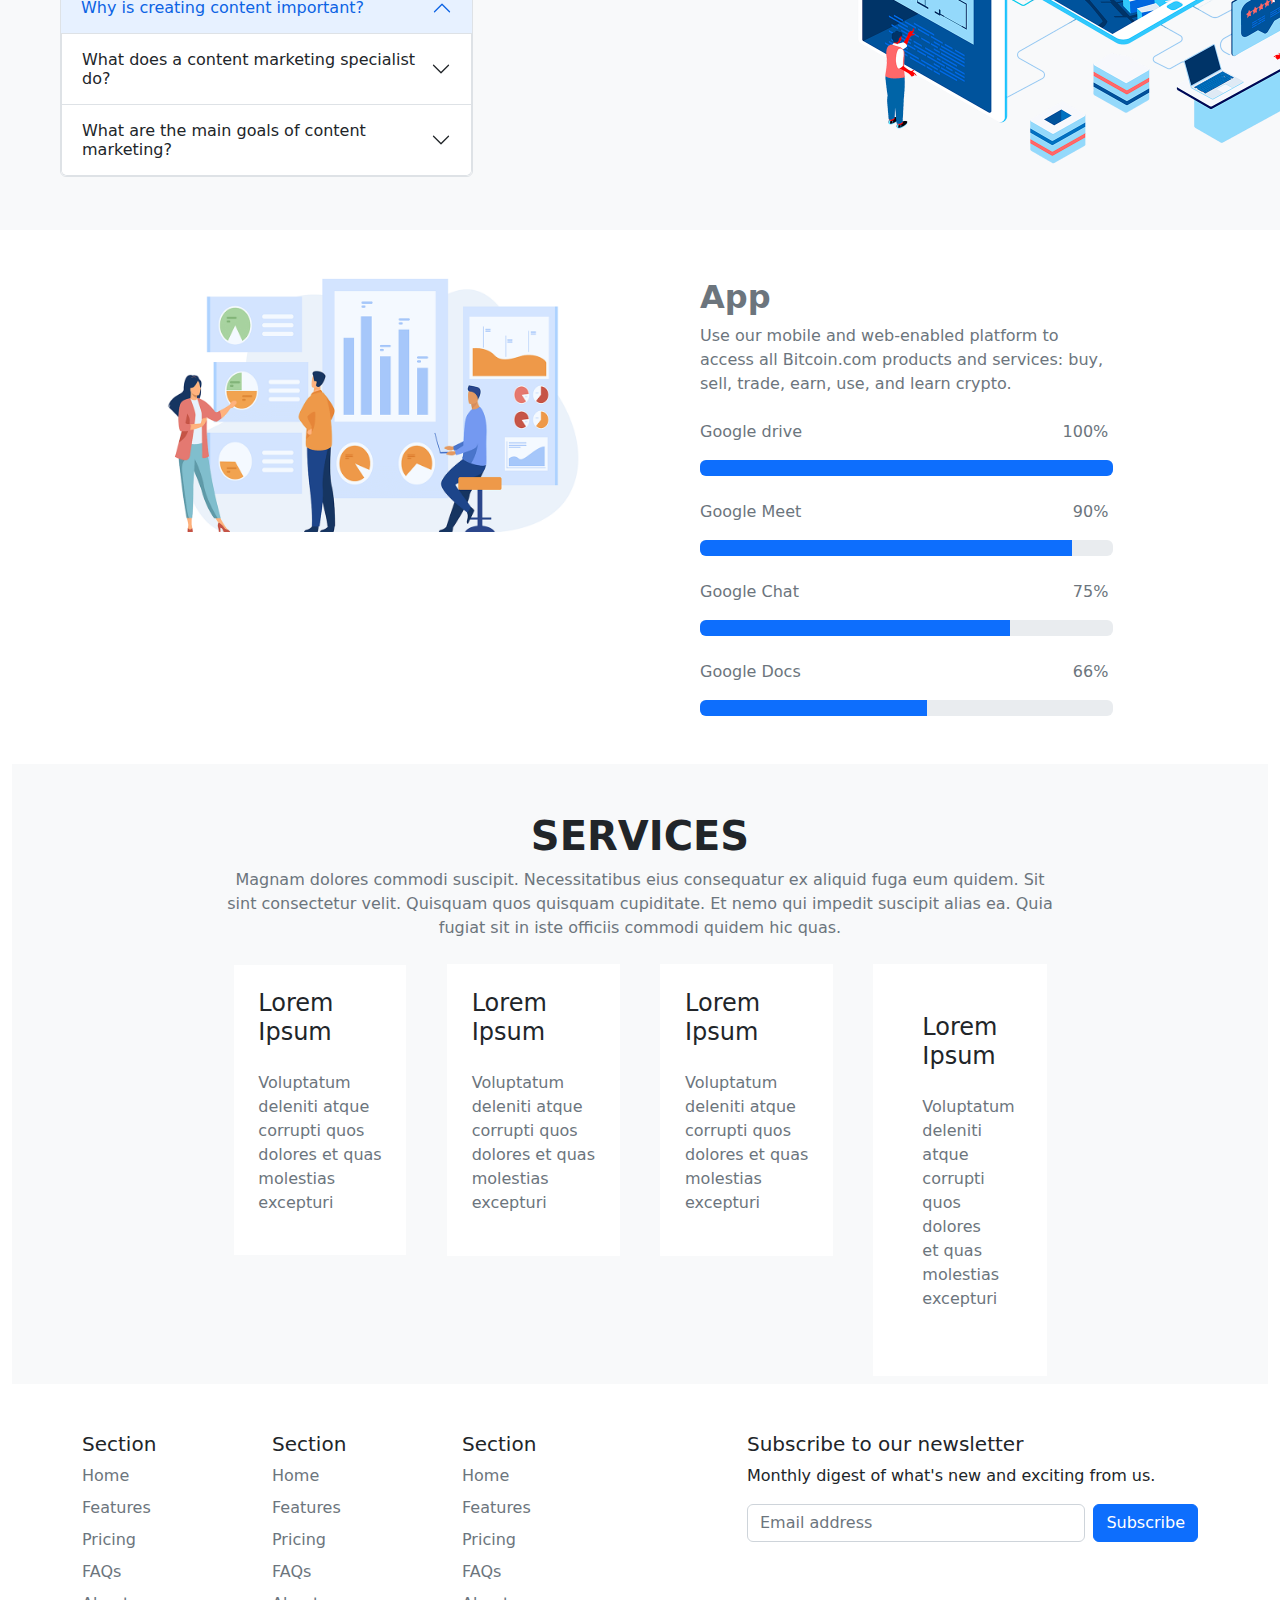
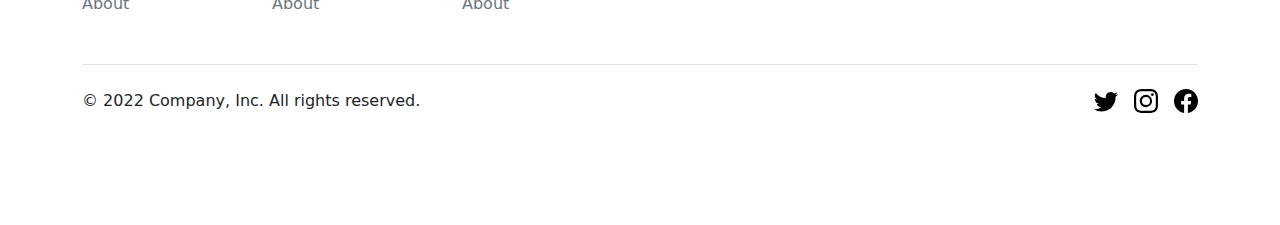
==== commit 1c06257c: "update on landingpage" ====
--- a/landingpage.html
+++ b/landingpage.html
@@ -184,23 +184,54 @@
     <!--Main Content-->
         <div class="container-fluid bg-white">
 
-            <div class="row bg-light p-4 justify-content-center">
+                  <div class="row bg-light p-4 justify-content-center">
+
+                      <div class="col-lg-2 col-md-4 col-sm-6">
+
+                          <div class="bg-light p-3" >
+
+                              <img src="img/client1.png" id="img" class="img-fluid">
+
+                          </div>
+
+                      </div>
+
+                      <div class="col-lg-2 col-md-4 col-sm-6">
+
+                        <div class="bg-light p-3">
+
+                          <img src="img/client2.png" id="img" class="img-fluid">
+
+                        </div>
+
+                    </div>
+
+                    <div class="col-lg-2 col-md-4 col-sm-6">
+
+                      <div class="bg-light p-3">
+
+                        <img src="img/client3.png" id="img" class="img-fluid">
+
+                      </div>
+
+                  </div>
+
+                  <div class="col-lg-2 col-md-4 col-sm-6">
+
+                    <div class="p-3 bg-light">
+
+
+                      <img src="img/client4.png" id="img" class="img-fluid">
+
+                    </div>
+
+                </div>
 
                 <div class="col-lg-2 col-md-4 col-sm-6">
 
-                    <div class="bg-light p-3" >
-
-                        <img src="img/client1.png" id="img" class="img-fluid">
-
-                    </div>
-
-                </div>
-
-                <div class="col-lg-2 col-md-4 col-sm-6">
-
-                  <div class="bg-light p-3">
-
-                    <img src="img/client2.png" id="img" class="img-fluid">
+                  <div class="p-3 bg-light">
+
+                    <img src="img/client5.png" id="img" class="img-fluid">
 
                   </div>
 
@@ -208,372 +239,323 @@
 
               <div class="col-lg-2 col-md-4 col-sm-6">
 
-                <div class="bg-light p-3">
-
-                  <img src="img/client3.png" id="img" class="img-fluid">
-
-                </div>
-
-            </div>
-
-            <div class="col-lg-2 col-md-4 col-sm-6">
-
-              <div class="p-3 bg-light">
-
-
-                <img src="img/client4.png" id="img" class="img-fluid">
-
-              </div>
-
-          </div>
-
-          <div class="col-lg-2 col-md-4 col-sm-6">
-
-            <div class="p-3 bg-light">
-
-              <img src="img/client5.png" id="img" class="img-fluid">
-
-            </div>
-
-        </div>
-
-        <div class="col-lg-2 col-md-4 col-sm-6">
-
-          <div class="p-3 bg-light">
-
-            <img src="img/client6.png" id="img" class="img-fluid">
-
-          </div>
-
-      </div>
-
-            </div>
+                <div class="p-3 bg-light">
+
+                  <img src="img/client6.png" id="img" class="img-fluid">
+
+                </div>
+
+            </div>
+
+                  </div>
 
       <!--about us-->      
-            <div class="row">
-
-                <div class="col-lg-12 col-md-12 col-sm-12">
-
-                    <div class="m-4 p-5  bg-white ">
-
-                          <div class="row justify-content-center">
-
-                            <div class="text text-dark text-center">
-                              <h1><strong>ABOUT US</strong></h1>
-                              
-                              </div>
-                              
-                             
-
-                              <div class="col-lg-4 col-md-6 col-sm-12">
-
-                                  <div class="m-2 p-2 text-secondary">
-
-                                      <p> We believe economic freedom is the foundation of peace and prosperity, and by creating more of it for people, we are reducing suffering in the world. Our mission is to help everyone, everywhere be more economically free.</p>
-
-                                      <ul style="list-style-type:disc; ">
-
-                                          <li>
-                                            Accessibility and liquidity</li>
-                                            <li>
-                                              User anonymity and transparency	
-                                              </li>
-                                              <li>Independence from a central authority</li>
-
-                                      </ul>
-
-                                  </div>
-
-                              </div>
-
-                              <div class="col-lg-4 col-md-6 col-sm-12">
-
-                                <div class="m-2 p-1 text-secondary">
-
-                                    <p>We define economic freedom as the ability to make choices with respect to one’s personal resources, unencumbered by trusted third parties or borders or lack of access.</p>
-
-                                    <div class="mt-3">
-
-                                      <buttton class="btn  btn-outline-info" type="button">Learn More</buttton>
+                  <div class="row">
+
+                      <div class="col-lg-12 col-md-12 col-sm-12">
+
+                          <div class="m-4 p-5  bg-white ">
+
+                                <div class="row justify-content-center">
+
+                                  <div class="text text-dark text-center">
+                                    <h1><strong>ABOUT US</strong></h1>
+                                    
                                     </div>
                                     
+                                  
+
+                                    <div class="col-lg-4 col-md-6 col-sm-12">
+
+                                        <div class="m-2 p-2 text-secondary">
+
+                                            <p> We believe economic freedom is the foundation of peace and prosperity, and by creating more of it for people, we are reducing suffering in the world. Our mission is to help everyone, everywhere be more economically free.</p>
+
+                                            <ul style="list-style-type:disc; ">
+
+                                                <li>
+                                                  Accessibility and liquidity</li>
+                                                  <li>
+                                                    User anonymity and transparency	
+                                                    </li>
+                                                    <li>Independence from a central authority</li>
+
+                                            </ul>
+
+                                        </div>
+
+                                    </div>
+
+                                    <div class="col-lg-4 col-md-6 col-sm-12">
+
+                                      <div class="m-2 p-1 text-secondary">
+
+                                          <p>We define economic freedom as the ability to make choices with respect to one’s personal resources, unencumbered by trusted third parties or borders or lack of access.</p>
+
+                                          <div class="mt-3">
+
+                                            <buttton class="btn  btn-outline-info" type="button">Learn More</buttton>
+                                          </div>
+                                          
+                                      </div>
+
+                                    </div>
+
+                                  
+
                                 </div>
 
-                              </div>
-
-                            
-
                           </div>
 
-                    </div>
-
-                </div>
-
-            </div>
+                      </div>
+
+                  </div>
 
       <!--Next Row-->      
 
-            <div class="row bg-light">
-
-                <div class="col-lg-5 col-md-5 col-sm-12 align-self-center">
-
-                    <div class="p-5">
-
-                        <p><h2><strong>What we’re doing about it</strong></h2>
-                          </p>
-                          <p class=" text-secondary">
-                          Since 2015, Bitcoin.com has been a global leader in introducing newcomers to crypto. We make it easy for anyone to buy, spend, trade, invest, earn, and stay up-to-date on cryptocurrency and the future of finance.</p>
-
-                            
-                          <div class="accordion" id="accordionExample">
-
-                                <div class="accordion-item">
-                                    <h2 class="accordion-header" id="headingOne">
-                                        <button class="accordion-button" type="button" data-bs-toggle="collapse" data-bs-target="#collapseOne" aria-expanded="true" aria-controls="collapseOne">
-                                            Why is creating content important?
-                                        </button>
-                                    </h2>
-                                    <div id="collapseOne" class="accordion-collapse collapse" aria-labelledby="headingOne" data-bs-parent="#accordionExample">
-                                        <div class="accordion-body">
-                                        <strong>This is the first item's accordion body.</strong>
-                                        Creating content is very important for users and potential customers. It is important to establish closer ties with your users and customers, to better explain your brand, and to add value with your content. With the content you create, you can increase your awareness and attract new people.
-
-                                    </div>
+                  <div class="row bg-light">
+
+                      <div class="col-lg-5 col-md-5 col-sm-12 align-self-center">
+
+                          <div class="p-5">
+
+                              <p><h2><strong>What we’re doing about it</strong></h2>
+                                </p>
+                                <p class=" text-secondary">
+                                Since 2015, Bitcoin.com has been a global leader in introducing newcomers to crypto. We make it easy for anyone to buy, spend, trade, invest, earn, and stay up-to-date on cryptocurrency and the future of finance.</p>
+
+                                  
+                                <div class="accordion" id="accordionExample">
+
+                                      <div class="accordion-item">
+                                          <h2 class="accordion-header" id="headingOne">
+                                              <button class="accordion-button" type="button" data-bs-toggle="collapse" data-bs-target="#collapseOne" aria-expanded="true" aria-controls="collapseOne">
+                                                  Why is creating content important?
+                                              </button>
+                                          </h2>
+                                          <div id="collapseOne" class="accordion-collapse collapse" aria-labelledby="headingOne" data-bs-parent="#accordionExample">
+                                              <div class="accordion-body">
+                                              <strong>This is the first item's accordion body.</strong>
+                                              Creating content is very important for users and potential customers. It is important to establish closer ties with your users and customers, to better explain your brand, and to add value with your content. With the content you create, you can increase your awareness and attract new people.
+
+                                          </div>
+                                      </div>
+
+
+                                      <div class="accordion-item">
+                                          <h2 class="accordion-header" id="headingTwo">
+                                              <button class="accordion-button collapsed" type="button" data-bs-toggle="collapse" data-bs-target="#collapseTwo" aria-expanded="false" aria-controls="collapseTwo">
+                                                  What does a content marketing specialist do?
+                                              </button>
+                                          </h2>
+                                          <div id="collapseTwo" class="accordion-collapse collapse" aria-labelledby="headingTwo" data-bs-parent="#accordionExample">
+                                              <div class="accordion-body">
+                                              <strong>This is the second item's accordion body.</strong> Content marketing specialist is the manager responsible for creating standards and presenting them in accordance with marketing strategies so that all written and visual content prepared within the company is permanent and interesting in all periods. They are mostly people<code>who are affiliated with </code> or work closely with marketing teams and have developed verbal and written communication skills.
+                                              </div>
+                                          </div>
+                                  </div>
+
+
+                                  <div class="accordion-item">
+                                      <h2 class="accordion-header" id="headingThree">
+                                          <button class="accordion-button collapsed" type="button" data-bs-toggle="collapse" data-bs-target="#collapseThree" aria-expanded="false" aria-controls="collapseThree">
+                                              What are the main goals of content marketing?
+                                          </button>
+                                      </h2>
+                                      <div id="collapseThree" class="accordion-collapse collapse" aria-labelledby="headingThree" data-bs-parent="#accordionExample">
+                                          <div class="accordion-body">
+                                          <strong>This is the third item's accordion body.</strong> 
+                                          If Content Marketing is presented with good planning, effective results are obtained. The content on your website must be prepared in a way that appeals to the needs of the audience you are targeting. At the same time, this process should be in a periodic order. In this way, you will be able to attract the attention of your readers and make them become your potential customers and even increase them to a position that prefers your brand.
+                                          </div>
+                                      </div>
+                                  </div>
+                                      </div>
+
                                 </div>
 
-
-                                <div class="accordion-item">
-                                    <h2 class="accordion-header" id="headingTwo">
-                                        <button class="accordion-button collapsed" type="button" data-bs-toggle="collapse" data-bs-target="#collapseTwo" aria-expanded="false" aria-controls="collapseTwo">
-                                            What does a content marketing specialist do?
-                                        </button>
-                                    </h2>
-                                    <div id="collapseTwo" class="accordion-collapse collapse" aria-labelledby="headingTwo" data-bs-parent="#accordionExample">
-                                        <div class="accordion-body">
-                                        <strong>This is the second item's accordion body.</strong> Content marketing specialist is the manager responsible for creating standards and presenting them in accordance with marketing strategies so that all written and visual content prepared within the company is permanent and interesting in all periods. They are mostly people<code>who are affiliated with </code> or work closely with marketing teams and have developed verbal and written communication skills.
-                                        </div>
-                                    </div>
-                            </div>
-
-
-                            <div class="accordion-item">
-                                <h2 class="accordion-header" id="headingThree">
-                                    <button class="accordion-button collapsed" type="button" data-bs-toggle="collapse" data-bs-target="#collapseThree" aria-expanded="false" aria-controls="collapseThree">
-                                        What are the main goals of content marketing?
-                                    </button>
-                                </h2>
-                                <div id="collapseThree" class="accordion-collapse collapse" aria-labelledby="headingThree" data-bs-parent="#accordionExample">
-                                    <div class="accordion-body">
-                                    <strong>This is the third item's accordion body.</strong> 
-                                    If Content Marketing is presented with good planning, effective results are obtained. The content on your website must be prepared in a way that appeals to the needs of the audience you are targeting. At the same time, this process should be in a periodic order. In this way, you will be able to attract the attention of your readers and make them become your potential customers and even increase them to a position that prefers your brand.
-                                    </div>
-                                </div>
-                            </div>
-                                </div>
-
                           </div>
 
-                    </div>
-
-                </div>
-
-                <div class="col-lg-5 col-md-5 offset-lg-2 col-sm-12">
-                  
-                    <div class="p-5">
-                      <img src="img/why-us.png" id="image" alt="" class="img-fluid">
-
-                    </div>
-
-                </div>
-
-
-            </div>
+                      </div>
+
+                      <div class="col-lg-5 col-md-5 offset-lg-2 col-sm-12">
+                        
+                          <div class="p-5">
+                            <img src="img/why-us.png" id="image" alt="" class="img-fluid">
+
+                          </div>
+
+                      </div>
+
+
+                  </div>
             
 
       <!--Next row2-->
       
-            <div class="row justify-content-center">
-
-                <div class="col-lg-5 col-md-5 col-sm-12">
-
-                    <div class="p-5">
-
-                      <img class="img-fluid" src="img/skills.png">
+                  <div class="row justify-content-center">
+
+                      <div class="col-lg-5 col-md-5 col-sm-12">
+
+                          <div class="p-5">
+
+                            <img class="img-fluid" src="img/skills.png">
+
+                          </div>
+
+                      </div>
+
+                      <div class="col-lg-5 col-md-5 col-sm-12">
+
+                          <div class="p-5 text-secondary">
+
+                                                  <h2 class=""><strong>App</strong></h2>
+
+                              <p class="mb-4">Use our mobile and web-enabled platform to access all Bitcoin.com products and services: buy, sell, trade, earn, use, and learn crypto. 
+                              </p>
+
+                              
+                                <ul class="list-unstyled d-flex" style="position:relative;">
+                                <li class="">Google drive</li>
+                                <li style="position:absolute; right:5px;">100%</li>
+                                </ul>
+
+                            <div class="progress mb-4">
+                              <div class="progress-bar" role="progressbar" style="width: 100%" aria-valuenow="25" aria-valuemin="0" aria-valuemax="100"></div>
+                            </div>
+
+
+                              <ul class="list-unstyled d-flex" style="position:relative;">
+                              <li class="">Google Meet</li>
+                              <li style="position:absolute; right:5px;">90%</li>
+                              </ul>
+                              
+                              <div class="progress mb-4">
+                              <div class="progress-bar" role="progressbar" style="width: 90%" aria-valuenow="50" aria-valuemin="0" aria-valuemax="100"></div>
+                              </div>
+
+                            <ul class="list-unstyled d-flex" style="position:relative;">
+                              <li class="">Google Chat</li>
+                              <li style="position:absolute; right:5px;">75%</li>
+                              </ul>
+
+                            <div class="progress mb-4">
+                              <div class="progress-bar" role="progressbar" style="width: 75%" aria-valuenow="50" aria-valuemin="0" aria-valuemax="100"></div>
+                            </div>
+
+
+                            <ul class="list-unstyled d-flex" style="position:relative;">
+                              <li class="">Google Docs</li>
+                              <li style="position:absolute; right:5px;">66%</li>
+                              </ul>
+                            
+                            <div class="progress">
+                              <div class="progress-bar" role="progressbar" style="width: 55%" aria-valuenow="75" aria-valuemin="0" aria-valuemax="100"></div>
+                            </div>
+                          
+                            
+                            
+
+                          </div>
+                        
+                      </div>
+
+                  </div>
+
+                    <div class="row">
+
+                        <div class="col-lg-12 col-md-12 col-sm-12">
+
+                             <div class="bg-light">
+
+                                      <div class="row justify-content-center">
+
+                                              <div class="col-lg-8 col-md-12 col-sm-12">
+
+                                                    <div class="text bg-light text-center mt-5">
+                                                      <h1 class="text-dark "><strong>SERVICES</strong></h1>
+                                                      <p class="text-secondary">Magnam dolores commodi suscipit. Necessitatibus eius consequatur ex aliquid fuga eum quidem. Sit sint consectetur velit. Quisquam quos quisquam cupiditate. Et nemo qui impedit suscipit alias ea. Quia fugiat sit in iste officiis commodi quidem hic quas.</p>
+                                                    </div>
+
+                                              </div>
+
+                                      </div>
+
+                                      <div class="row justify-content-center">
+            
+
+                                            <div class="col-lg-2 col-md-4 col-sm-12">
+
+                                                  <div class="p-4 m-2 bg-white border border-light">
+
+                                                      
+                                                    <h4 class="">Lorem Ipsum</h4>
+                                                    <p class="text-secondary mt-4">Voluptatum deleniti atque corrupti quos dolores et quas molestias excepturi</p>
+                                                          
+                                                    
+
+                                                  </div>
+
+                                            </div>
+
+                                            <div class="col-lg-2 col-md-4 col-sm-12">
+                                              
+
+                                                <div class="p-4 m-2 bg-white border border-white">
+
+                                                      
+                                                  <h4 class="">Lorem Ipsum</h4>
+                                                  <p class="text-secondary mt-4">Voluptatum deleniti atque corrupti quos dolores et quas molestias excepturi</p>
+                                                        
+                                                  
+
+                                                </div>
+                                                
+                                              
+
+                                            </div>
+
+                                            <div class="col-lg-2 col-md-4 col-sm-12">
+
+                                              
+
+                                                <div class="p-4 m-2 bg-white border border-white">
+
+                                                      
+                                                  <h4 class="">Lorem Ipsum</h4>
+                                                  <p class="text-secondary mt-4">Voluptatum deleniti atque corrupti quos dolores et quas molestias excepturi</p>
+                                                        
+                                                  
+
+                                                </div>
+
+                                              
+
+                                            </div>
+
+                                            <div class="col-lg-2 col-md-4 col-sm-12">
+
+                                              <div class="p-5 m-2 bg-white border border-white">
+
+                                                      
+                                                <h4 class="">Lorem Ipsum</h4>
+                                                <p class="text-secondary mt-4">Voluptatum deleniti atque corrupti quos dolores et quas molestias excepturi</p>
+                                                      
+                                                
+
+                                              </div>
+
+                                            </div>
+                                          
+
+                                      </div>
+
+                            </div>
+
+                        </div> 
 
                     </div>
 
-                </div>
-
-                <div class="col-lg-5 col-md-5 col-sm-12">
-
-                    <div class="p-5 text-secondary">
-
-                                             <h2 class=""><strong>App</strong></h2>
-
-                        <p class="mb-4">Use our mobile and web-enabled platform to access all Bitcoin.com products and services: buy, sell, trade, earn, use, and learn crypto. 
-                        </p>
-
-                        
-                        <ul class="list-unstyled d-flex" style="position:relative;">
-                          <li class="">Google drive</li>
-                          <li style="position:absolute; right:5px;">100%</li>
-                          </ul>
-
-                      <div class="progress mb-4">
-                        <div class="progress-bar" role="progressbar" style="width: 100%" aria-valuenow="25" aria-valuemin="0" aria-valuemax="100"></div>
-                      </div>
-
-
-                      <ul class="list-unstyled d-flex" style="position:relative;">
-                        <li class="">Google Meet</li>
-                        <li style="position:absolute; right:5px;">90%</li>
-                        </ul>
-                        
-                        <div class="progress mb-4">
-                        <div class="progress-bar" role="progressbar" style="width: 90%" aria-valuenow="50" aria-valuemin="0" aria-valuemax="100"></div>
-                      </div>
-
-                      <ul class="list-unstyled d-flex" style="position:relative;">
-                        <li class="">Google Chat</li>
-                        <li style="position:absolute; right:5px;">75%</li>
-                        </ul>
-
-                      <div class="progress mb-4">
-                        <div class="progress-bar" role="progressbar" style="width: 75%" aria-valuenow="50" aria-valuemin="0" aria-valuemax="100"></div>
-                      </div>
-
-
-                      <ul class="list-unstyled d-flex" style="position:relative;">
-                        <li class="">Google Docs</li>
-                        <li style="position:absolute; right:5px;">66%</li>
-                        </ul>
-                      
-                      <div class="progress">
-                        <div class="progress-bar" role="progressbar" style="width: 55%" aria-valuenow="75" aria-valuemin="0" aria-valuemax="100"></div>
-                      </div>
-                     
-                      
-                      
-
-                    </div>
-                  
-                </div>
-
-            </div>
-
-
-      <!--Next row3-->      
-            <div class="row">
-
-                    <div class="col-lg-12 col-md-12 col-sm-12">
-
-                    <div class="bg-light">
-
-                              <div class="row justify-content-center">
-
-                                      <div class="col-lg-8 col-md-12 col-sm-12">
-
-                                        <div class="text bg-light text-center mt-5">
-                                          <h1 class="text-dark "><strong>SERVICES</strong></h1>
-                                          <p class="text-secondary">Magnam dolores commodi suscipit. Necessitatibus eius consequatur ex aliquid fuga eum quidem. Sit sint consectetur velit. Quisquam quos quisquam cupiditate. Et nemo qui impedit suscipit alias ea. Quia fugiat sit in iste officiis commodi quidem hic quas.</p>
-                                        </div>
-
-                                      </div>
-
-                              </div>
-
-                              <div class="row justify-content-center">
-     
-
-                                    <div class="col-lg-2 col-md-3 col-sm-12">
-
-                                          <div class="p-5 m-3 bg-white border border-light">
-
-                                              
-                                            <h4 class="">Lorem Ipsum</h4>
-                                            <p class="text-secondary mt-4">Voluptatum deleniti atque corrupti quos dolores et quas molestias excepturi</p>
-                                                  
-                                            
-
-                                          </div>
-
-                                    </div>
-
-                                    <div class="col-lg-2 col-md-3 col-sm-12">
-                                      
-
-                                        <div class="p-5 m-3 bg-white border border-white">
-
-                                              
-                                          <h4 class="">Lorem Ipsum</h4>
-                                          <p class="text-secondary mt-4">Voluptatum deleniti atque corrupti quos dolores et quas molestias excepturi</p>
-                                                
-                                          
-
-                                        </div>
-                                        
-                                      
-
-                                    </div>
-
-                                    <div class="col-lg-2 col-md-3 col-sm-12">
-
-                                      
-
-                                        <div class="p-5 m-3 bg-white border border-white">
-
-                                              
-                                          <h4 class="">Lorem Ipsum</h4>
-                                          <p class="text-secondary mt-4">Voluptatum deleniti atque corrupti quos dolores et quas molestias excepturi</p>
-                                                
-                                          
-
-                                        </div>
-
-                                      
-
-                                    </div>
-
-                                    <div class="col-lg-2 col-md-3 col-sm-12">
-
-                                      <div class="p-5 m-3 bg-white border border-white">
-
-                                              
-                                        <h4 class="">Lorem Ipsum</h4>
-                                        <p class="text-secondary mt-4">Voluptatum deleniti atque corrupti quos dolores et quas molestias excepturi</p>
-                                              
-                                        
-
-                                      </div>
-
-                                    </div>
-                                  
-
-                              </div>
-
-                        </div>
-
-                    </div> 
-
-            </div>
-
-
-      <!--Next row4--> 
-
-              <div class="row">
-
-                  <div class="col-lg-12 col-md-12 col-sm-12">
-
-                      <div class="bg-light" id="photo">
-
-                           
-
-                      </div>
-
-                  </div>
-
-              </div>
-          
+           
 
         </div>
 
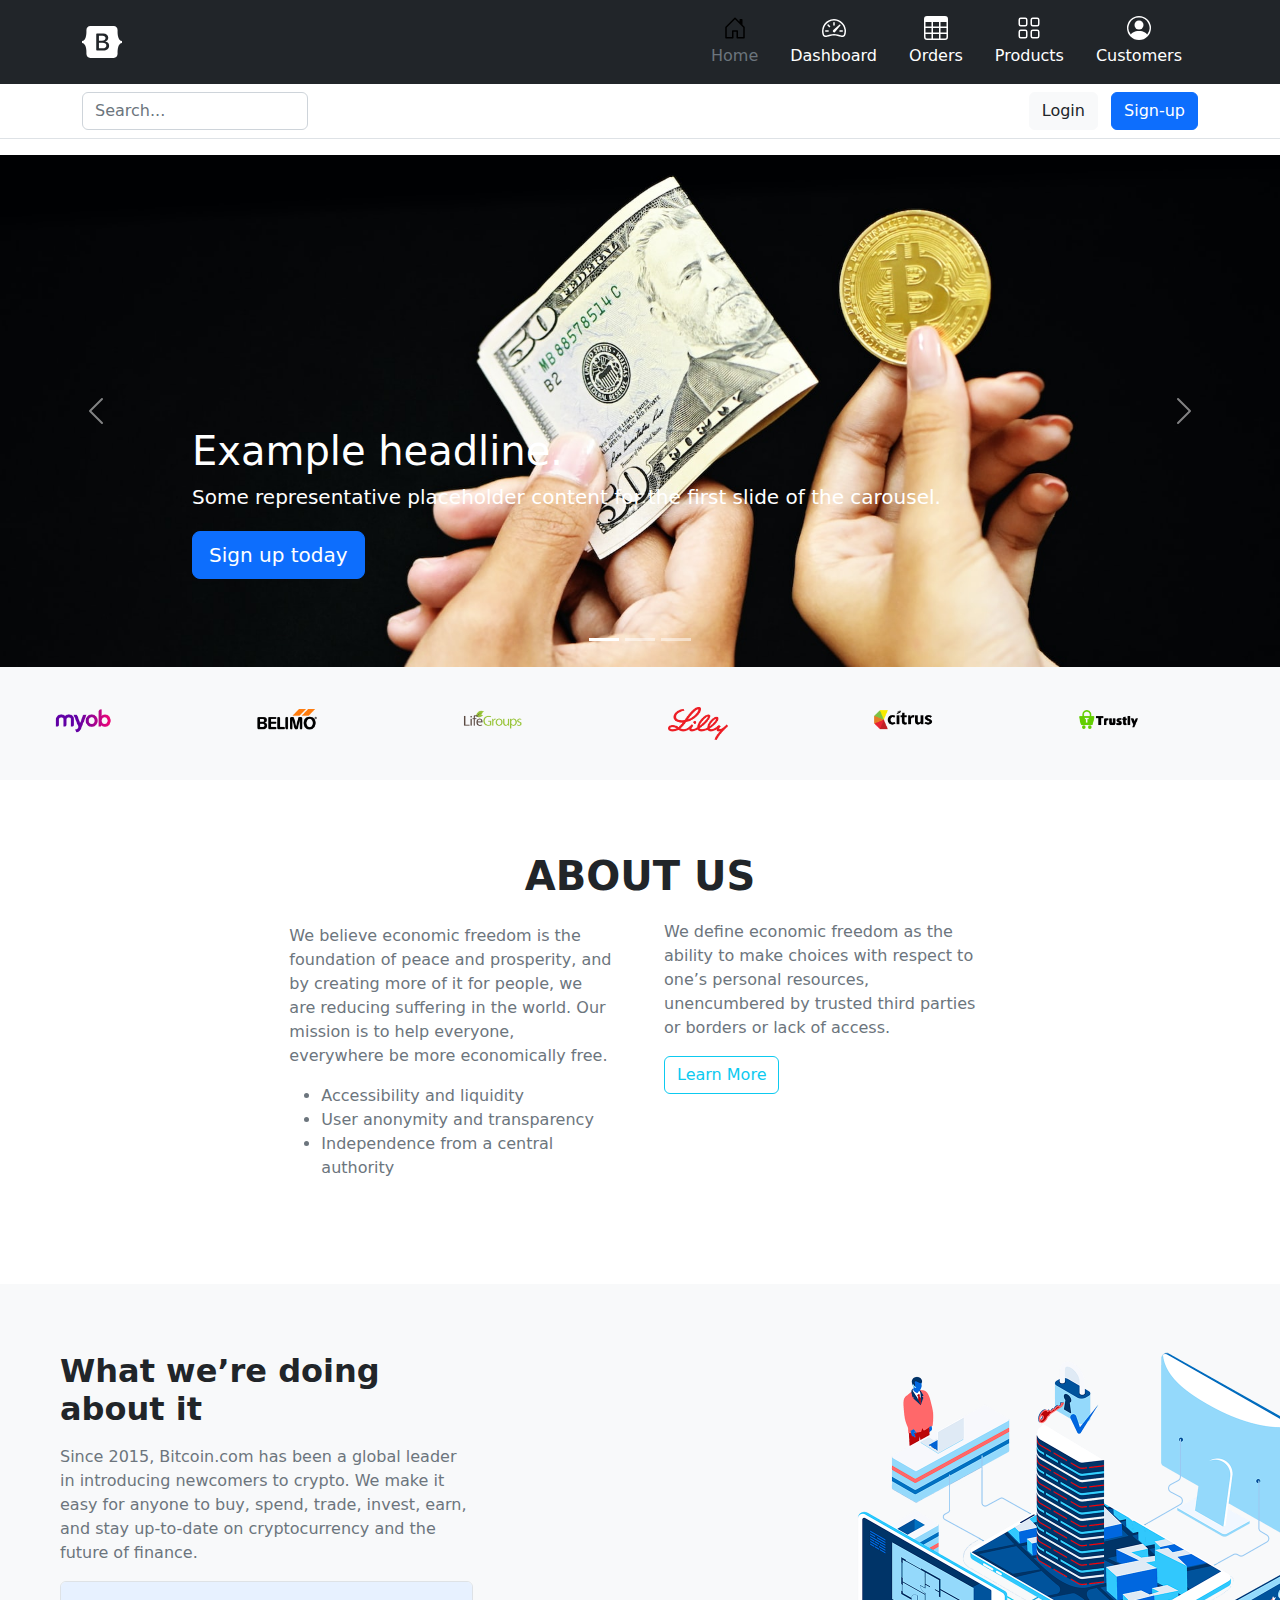
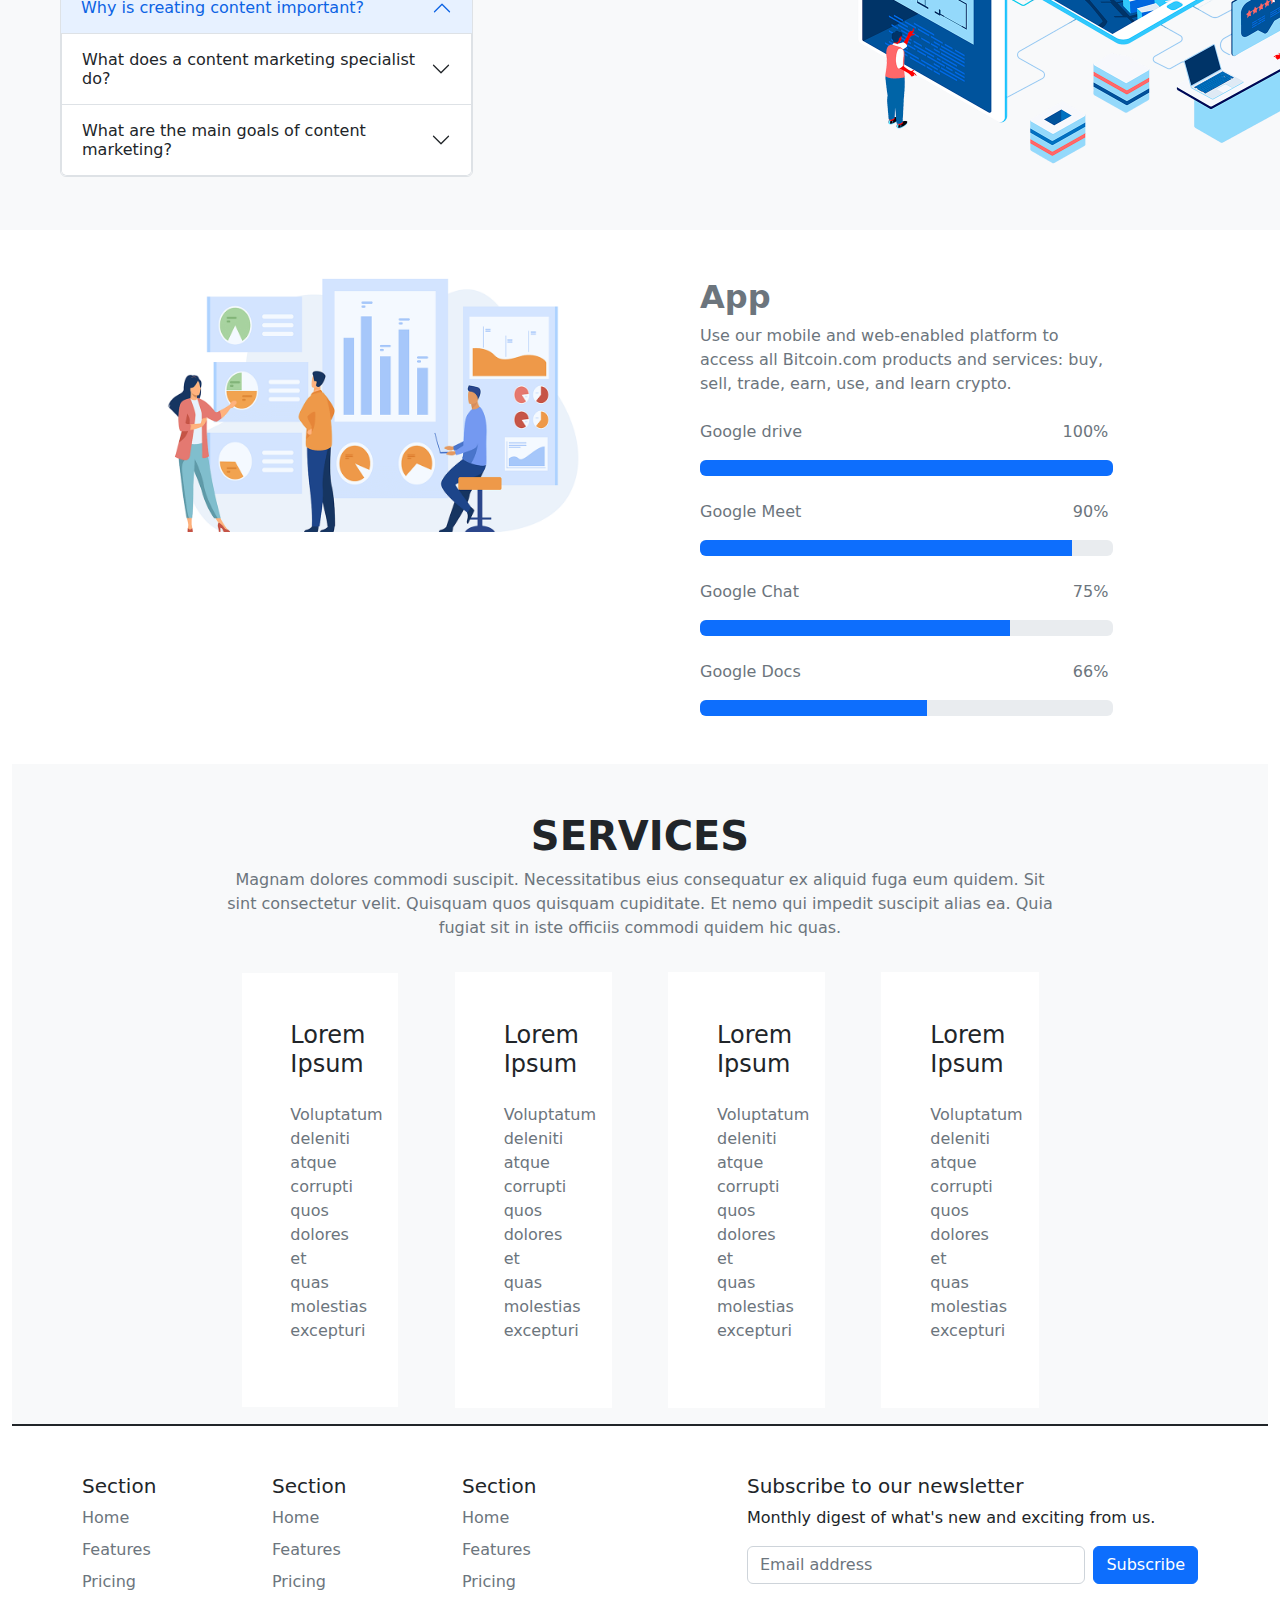
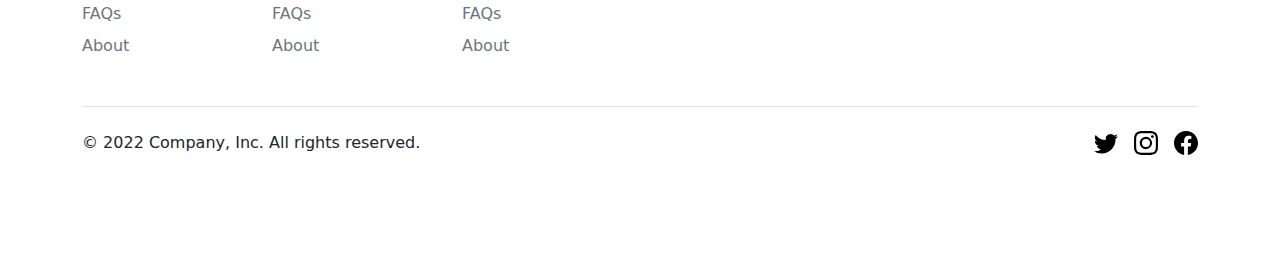
==== commit 3de6203b: "update on Html and Css page" ====
--- a/landingpage.html
+++ b/landingpage.html
@@ -184,378 +184,396 @@
     <!--Main Content-->
         <div class="container-fluid bg-white">
 
-                  <div class="row bg-light p-4 justify-content-center">
-
-                      <div class="col-lg-2 col-md-4 col-sm-6">
-
-                          <div class="bg-light p-3" >
-
-                              <img src="img/client1.png" id="img" class="img-fluid">
+            <div class="row bg-light p-4 justify-content-center">
+
+                <div class="col-lg-2 col-md-4 col-sm-6">
+
+                    <div class="bg-light p-3" >
+
+                        <img src="img/client1.png" id="img" class="img-fluid">
+
+                    </div>
+
+                </div>
+
+                <div class="col-lg-2 col-md-4 col-sm-6">
+
+                  <div class="bg-light p-3">
+
+                    <img src="img/client2.png" id="img" class="img-fluid">
+
+                  </div>
+
+              </div>
+
+              <div class="col-lg-2 col-md-4 col-sm-6">
+
+                <div class="bg-light p-3">
+
+                  <img src="img/client3.png" id="img" class="img-fluid">
+
+                </div>
+
+            </div>
+
+            <div class="col-lg-2 col-md-4 col-sm-6">
+
+              <div class="p-3 bg-light">
+
+
+                <img src="img/client4.png" id="img" class="img-fluid">
+
+              </div>
+
+          </div>
+
+          <div class="col-lg-2 col-md-4 col-sm-6">
+
+            <div class="p-3 bg-light">
+
+              <img src="img/client5.png" id="img" class="img-fluid">
+
+            </div>
+
+        </div>
+
+        <div class="col-lg-2 col-md-4 col-sm-6">
+
+          <div class="p-3 bg-light">
+
+            <img src="img/client6.png" id="img" class="img-fluid">
+
+          </div>
+
+      </div>
+
+            </div>
+
+      <!--about us-->      
+            <div class="row">
+
+                <div class="col-lg-12 col-md-12 col-sm-12">
+
+                    <div class="m-4 p-5  bg-white ">
+
+                          <div class="row justify-content-center">
+
+                            <div class="text text-dark text-center">
+                              <h1><strong>ABOUT US</strong></h1>
+                              
+                              </div>
+                              
+                             
+
+                              <div class="col-lg-4 col-md-6 col-sm-12">
+
+                                  <div class="m-2 p-2 text-secondary">
+
+                                      <p> We believe economic freedom is the foundation of peace and prosperity, and by creating more of it for people, we are reducing suffering in the world. Our mission is to help everyone, everywhere be more economically free.</p>
+
+                                      <ul style="list-style-type:disc; ">
+
+                                          <li>
+                                            Accessibility and liquidity</li>
+                                            <li>
+                                              User anonymity and transparency	
+                                              </li>
+                                              <li>Independence from a central authority</li>
+
+                                      </ul>
+
+                                  </div>
+
+                              </div>
+
+                              <div class="col-lg-4 col-md-6 col-sm-12">
+
+                                <div class="m-2 p-1 text-secondary">
+
+                                    <p>We define economic freedom as the ability to make choices with respect to one’s personal resources, unencumbered by trusted third parties or borders or lack of access.</p>
+
+                                    <div class="mt-3">
+
+                                      <buttton class="btn  btn-outline-info" type="button">Learn More</buttton>
+                                    </div>
+                                    
+                                </div>
+
+                              </div>
+
+                            
 
                           </div>
 
-                      </div>
-
-                      <div class="col-lg-2 col-md-4 col-sm-6">
-
-                        <div class="bg-light p-3">
-
-                          <img src="img/client2.png" id="img" class="img-fluid">
-
-                        </div>
-
                     </div>
 
-                    <div class="col-lg-2 col-md-4 col-sm-6">
-
-                      <div class="bg-light p-3">
-
-                        <img src="img/client3.png" id="img" class="img-fluid">
-
-                      </div>
-
-                  </div>
-
-                  <div class="col-lg-2 col-md-4 col-sm-6">
-
-                    <div class="p-3 bg-light">
-
-
-                      <img src="img/client4.png" id="img" class="img-fluid">
+                </div>
+
+            </div>
+
+      <!--Next Row-->      
+
+            <div class="row bg-light">
+
+                <div class="col-lg-5 col-md-5 col-sm-12 align-self-center">
+
+                    <div class="p-5">
+
+                        <p><h2><strong>What we’re doing about it</strong></h2>
+                          </p>
+                          <p class=" text-secondary">
+                          Since 2015, Bitcoin.com has been a global leader in introducing newcomers to crypto. We make it easy for anyone to buy, spend, trade, invest, earn, and stay up-to-date on cryptocurrency and the future of finance.</p>
+
+                            
+                          <div class="accordion" id="accordionExample">
+
+                                <div class="accordion-item">
+                                    <h2 class="accordion-header" id="headingOne">
+                                        <button class="accordion-button" type="button" data-bs-toggle="collapse" data-bs-target="#collapseOne" aria-expanded="true" aria-controls="collapseOne">
+                                            Why is creating content important?
+                                        </button>
+                                    </h2>
+                                    <div id="collapseOne" class="accordion-collapse collapse" aria-labelledby="headingOne" data-bs-parent="#accordionExample">
+                                        <div class="accordion-body">
+                                        <strong>This is the first item's accordion body.</strong>
+                                        Creating content is very important for users and potential customers. It is important to establish closer ties with your users and customers, to better explain your brand, and to add value with your content. With the content you create, you can increase your awareness and attract new people.
+
+                                    </div>
+                                </div>
+
+
+                                <div class="accordion-item">
+                                    <h2 class="accordion-header" id="headingTwo">
+                                        <button class="accordion-button collapsed" type="button" data-bs-toggle="collapse" data-bs-target="#collapseTwo" aria-expanded="false" aria-controls="collapseTwo">
+                                            What does a content marketing specialist do?
+                                        </button>
+                                    </h2>
+                                    <div id="collapseTwo" class="accordion-collapse collapse" aria-labelledby="headingTwo" data-bs-parent="#accordionExample">
+                                        <div class="accordion-body">
+                                        <strong>This is the second item's accordion body.</strong> Content marketing specialist is the manager responsible for creating standards and presenting them in accordance with marketing strategies so that all written and visual content prepared within the company is permanent and interesting in all periods. They are mostly people<code>who are affiliated with </code> or work closely with marketing teams and have developed verbal and written communication skills.
+                                        </div>
+                                    </div>
+                            </div>
+
+
+                            <div class="accordion-item">
+                                <h2 class="accordion-header" id="headingThree">
+                                    <button class="accordion-button collapsed" type="button" data-bs-toggle="collapse" data-bs-target="#collapseThree" aria-expanded="false" aria-controls="collapseThree">
+                                        What are the main goals of content marketing?
+                                    </button>
+                                </h2>
+                                <div id="collapseThree" class="accordion-collapse collapse" aria-labelledby="headingThree" data-bs-parent="#accordionExample">
+                                    <div class="accordion-body">
+                                    <strong>This is the third item's accordion body.</strong> 
+                                    If Content Marketing is presented with good planning, effective results are obtained. The content on your website must be prepared in a way that appeals to the needs of the audience you are targeting. At the same time, this process should be in a periodic order. In this way, you will be able to attract the attention of your readers and make them become your potential customers and even increase them to a position that prefers your brand.
+                                    </div>
+                                </div>
+                            </div>
+                                </div>
+
+                          </div>
 
                     </div>
 
                 </div>
 
-                <div class="col-lg-2 col-md-4 col-sm-6">
-
-                  <div class="p-3 bg-light">
-
-                    <img src="img/client5.png" id="img" class="img-fluid">
-
-                  </div>
-
-              </div>
-
-              <div class="col-lg-2 col-md-4 col-sm-6">
-
-                <div class="p-3 bg-light">
-
-                  <img src="img/client6.png" id="img" class="img-fluid">
-
-                </div>
-
-            </div>
-
-                  </div>
-
-      <!--about us-->      
-                  <div class="row">
-
-                      <div class="col-lg-12 col-md-12 col-sm-12">
-
-                          <div class="m-4 p-5  bg-white ">
-
-                                <div class="row justify-content-center">
-
-                                  <div class="text text-dark text-center">
-                                    <h1><strong>ABOUT US</strong></h1>
-                                    
-                                    </div>
-                                    
-                                  
-
-                                    <div class="col-lg-4 col-md-6 col-sm-12">
-
-                                        <div class="m-2 p-2 text-secondary">
-
-                                            <p> We believe economic freedom is the foundation of peace and prosperity, and by creating more of it for people, we are reducing suffering in the world. Our mission is to help everyone, everywhere be more economically free.</p>
-
-                                            <ul style="list-style-type:disc; ">
-
-                                                <li>
-                                                  Accessibility and liquidity</li>
-                                                  <li>
-                                                    User anonymity and transparency	
-                                                    </li>
-                                                    <li>Independence from a central authority</li>
-
-                                            </ul>
-
-                                        </div>
-
-                                    </div>
-
-                                    <div class="col-lg-4 col-md-6 col-sm-12">
-
-                                      <div class="m-2 p-1 text-secondary">
-
-                                          <p>We define economic freedom as the ability to make choices with respect to one’s personal resources, unencumbered by trusted third parties or borders or lack of access.</p>
-
-                                          <div class="mt-3">
-
-                                            <buttton class="btn  btn-outline-info" type="button">Learn More</buttton>
-                                          </div>
-                                          
-                                      </div>
-
-                                    </div>
-
-                                  
-
-                                </div>
-
-                          </div>
-
-                      </div>
-
-                  </div>
-
-      <!--Next Row-->      
-
-                  <div class="row bg-light">
-
-                      <div class="col-lg-5 col-md-5 col-sm-12 align-self-center">
-
-                          <div class="p-5">
-
-                              <p><h2><strong>What we’re doing about it</strong></h2>
-                                </p>
-                                <p class=" text-secondary">
-                                Since 2015, Bitcoin.com has been a global leader in introducing newcomers to crypto. We make it easy for anyone to buy, spend, trade, invest, earn, and stay up-to-date on cryptocurrency and the future of finance.</p>
-
-                                  
-                                <div class="accordion" id="accordionExample">
-
-                                      <div class="accordion-item">
-                                          <h2 class="accordion-header" id="headingOne">
-                                              <button class="accordion-button" type="button" data-bs-toggle="collapse" data-bs-target="#collapseOne" aria-expanded="true" aria-controls="collapseOne">
-                                                  Why is creating content important?
-                                              </button>
-                                          </h2>
-                                          <div id="collapseOne" class="accordion-collapse collapse" aria-labelledby="headingOne" data-bs-parent="#accordionExample">
-                                              <div class="accordion-body">
-                                              <strong>This is the first item's accordion body.</strong>
-                                              Creating content is very important for users and potential customers. It is important to establish closer ties with your users and customers, to better explain your brand, and to add value with your content. With the content you create, you can increase your awareness and attract new people.
-
-                                          </div>
-                                      </div>
-
-
-                                      <div class="accordion-item">
-                                          <h2 class="accordion-header" id="headingTwo">
-                                              <button class="accordion-button collapsed" type="button" data-bs-toggle="collapse" data-bs-target="#collapseTwo" aria-expanded="false" aria-controls="collapseTwo">
-                                                  What does a content marketing specialist do?
-                                              </button>
-                                          </h2>
-                                          <div id="collapseTwo" class="accordion-collapse collapse" aria-labelledby="headingTwo" data-bs-parent="#accordionExample">
-                                              <div class="accordion-body">
-                                              <strong>This is the second item's accordion body.</strong> Content marketing specialist is the manager responsible for creating standards and presenting them in accordance with marketing strategies so that all written and visual content prepared within the company is permanent and interesting in all periods. They are mostly people<code>who are affiliated with </code> or work closely with marketing teams and have developed verbal and written communication skills.
-                                              </div>
-                                          </div>
-                                  </div>
-
-
-                                  <div class="accordion-item">
-                                      <h2 class="accordion-header" id="headingThree">
-                                          <button class="accordion-button collapsed" type="button" data-bs-toggle="collapse" data-bs-target="#collapseThree" aria-expanded="false" aria-controls="collapseThree">
-                                              What are the main goals of content marketing?
-                                          </button>
-                                      </h2>
-                                      <div id="collapseThree" class="accordion-collapse collapse" aria-labelledby="headingThree" data-bs-parent="#accordionExample">
-                                          <div class="accordion-body">
-                                          <strong>This is the third item's accordion body.</strong> 
-                                          If Content Marketing is presented with good planning, effective results are obtained. The content on your website must be prepared in a way that appeals to the needs of the audience you are targeting. At the same time, this process should be in a periodic order. In this way, you will be able to attract the attention of your readers and make them become your potential customers and even increase them to a position that prefers your brand.
-                                          </div>
-                                      </div>
-                                  </div>
-                                      </div>
-
-                                </div>
-
-                          </div>
-
-                      </div>
-
-                      <div class="col-lg-5 col-md-5 offset-lg-2 col-sm-12">
-                        
-                          <div class="p-5">
-                            <img src="img/why-us.png" id="image" alt="" class="img-fluid">
-
-                          </div>
-
-                      </div>
-
-
-                  </div>
+                <div class="col-lg-5 col-md-5 offset-lg-2 col-sm-12">
+                  
+                    <div class="p-5">
+                      <img src="img/why-us.png" id="image" alt="" class="img-fluid">
+
+                    </div>
+
+                </div>
+
+
+            </div>
             
 
       <!--Next row2-->
       
-                  <div class="row justify-content-center">
-
-                      <div class="col-lg-5 col-md-5 col-sm-12">
-
-                          <div class="p-5">
-
-                            <img class="img-fluid" src="img/skills.png">
-
-                          </div>
-
+            <div class="row justify-content-center">
+
+                <div class="col-lg-5 col-md-5 col-sm-12">
+
+                    <div class="p-5">
+
+                      <img class="img-fluid" src="img/skills.png">
+
+                    </div>
+
+                </div>
+
+                <div class="col-lg-5 col-md-5 col-sm-12">
+
+                    <div class="p-5 text-secondary">
+
+                                             <h2 class=""><strong>App</strong></h2>
+
+                        <p class="mb-4">Use our mobile and web-enabled platform to access all Bitcoin.com products and services: buy, sell, trade, earn, use, and learn crypto. 
+                        </p>
+
+                        
+                        <ul class="list-unstyled d-flex" style="position:relative;">
+                          <li class="">Google drive</li>
+                          <li style="position:absolute; right:5px;">100%</li>
+                          </ul>
+
+                      <div class="progress mb-4">
+                        <div class="progress-bar" role="progressbar" style="width: 100%" aria-valuenow="25" aria-valuemin="0" aria-valuemax="100"></div>
                       </div>
 
-                      <div class="col-lg-5 col-md-5 col-sm-12">
-
-                          <div class="p-5 text-secondary">
-
-                                                  <h2 class=""><strong>App</strong></h2>
-
-                              <p class="mb-4">Use our mobile and web-enabled platform to access all Bitcoin.com products and services: buy, sell, trade, earn, use, and learn crypto. 
-                              </p>
-
-                              
-                                <ul class="list-unstyled d-flex" style="position:relative;">
-                                <li class="">Google drive</li>
-                                <li style="position:absolute; right:5px;">100%</li>
-                                </ul>
-
-                            <div class="progress mb-4">
-                              <div class="progress-bar" role="progressbar" style="width: 100%" aria-valuenow="25" aria-valuemin="0" aria-valuemax="100"></div>
-                            </div>
-
-
-                              <ul class="list-unstyled d-flex" style="position:relative;">
-                              <li class="">Google Meet</li>
-                              <li style="position:absolute; right:5px;">90%</li>
-                              </ul>
-                              
-                              <div class="progress mb-4">
-                              <div class="progress-bar" role="progressbar" style="width: 90%" aria-valuenow="50" aria-valuemin="0" aria-valuemax="100"></div>
+
+                      <ul class="list-unstyled d-flex" style="position:relative;">
+                        <li class="">Google Meet</li>
+                        <li style="position:absolute; right:5px;">90%</li>
+                        </ul>
+                        
+                        <div class="progress mb-4">
+                        <div class="progress-bar" role="progressbar" style="width: 90%" aria-valuenow="50" aria-valuemin="0" aria-valuemax="100"></div>
+                      </div>
+
+                      <ul class="list-unstyled d-flex" style="position:relative;">
+                        <li class="">Google Chat</li>
+                        <li style="position:absolute; right:5px;">75%</li>
+                        </ul>
+
+                      <div class="progress mb-4">
+                        <div class="progress-bar" role="progressbar" style="width: 75%" aria-valuenow="50" aria-valuemin="0" aria-valuemax="100"></div>
+                      </div>
+
+
+                      <ul class="list-unstyled d-flex" style="position:relative;">
+                        <li class="">Google Docs</li>
+                        <li style="position:absolute; right:5px;">66%</li>
+                        </ul>
+                      
+                      <div class="progress">
+                        <div class="progress-bar" role="progressbar" style="width: 55%" aria-valuenow="75" aria-valuemin="0" aria-valuemax="100"></div>
+                      </div>
+                     
+                      
+                      
+
+                    </div>
+                  
+                </div>
+
+            </div>
+
+
+      <!--Next row3-->      
+            <div class="row">
+
+                    <div class="col-lg-12 col-md-12 col-sm-12">
+
+                    <div class="bg-light">
+
+                              <div class="row justify-content-center">
+
+                                      <div class="col-lg-8 col-md-12 col-sm-12">
+
+                                        <div class="text bg-light text-center mt-5">
+                                          <h1 class="text-dark "><strong>SERVICES</strong></h1>
+                                          <p class="text-secondary">Magnam dolores commodi suscipit. Necessitatibus eius consequatur ex aliquid fuga eum quidem. Sit sint consectetur velit. Quisquam quos quisquam cupiditate. Et nemo qui impedit suscipit alias ea. Quia fugiat sit in iste officiis commodi quidem hic quas.</p>
+                                        </div>
+
+                                      </div>
+
                               </div>
 
-                            <ul class="list-unstyled d-flex" style="position:relative;">
-                              <li class="">Google Chat</li>
-                              <li style="position:absolute; right:5px;">75%</li>
-                              </ul>
-
-                            <div class="progress mb-4">
-                              <div class="progress-bar" role="progressbar" style="width: 75%" aria-valuenow="50" aria-valuemin="0" aria-valuemax="100"></div>
-                            </div>
-
-
-                            <ul class="list-unstyled d-flex" style="position:relative;">
-                              <li class="">Google Docs</li>
-                              <li style="position:absolute; right:5px;">66%</li>
-                              </ul>
-                            
-                            <div class="progress">
-                              <div class="progress-bar" role="progressbar" style="width: 55%" aria-valuenow="75" aria-valuemin="0" aria-valuemax="100"></div>
-                            </div>
-                          
-                            
-                            
-
-                          </div>
-                        
+                              <div class="row justify-content-center">
+     
+
+                                    <div class="col-lg-2 col-md-3 col-sm-12">
+
+                                          <div class="p-5 m-3 bg-white border border-light">
+
+                                              
+                                            <h4 class="">Lorem Ipsum</h4>
+                                            <p class="text-secondary mt-4">Voluptatum deleniti atque corrupti quos dolores et quas molestias excepturi</p>
+                                                  
+                                            
+
+                                          </div>
+
+                                    </div>
+
+                                    <div class="col-lg-2 col-md-3 col-sm-12">
+                                      
+
+                                        <div class="p-5 m-3 bg-white border border-white">
+
+                                              
+                                          <h4 class="">Lorem Ipsum</h4>
+                                          <p class="text-secondary mt-4">Voluptatum deleniti atque corrupti quos dolores et quas molestias excepturi</p>
+                                                
+                                          
+
+                                        </div>
+                                        
+                                      
+
+                                    </div>
+
+                                    <div class="col-lg-2 col-md-3 col-sm-12">
+
+                                      
+
+                                        <div class="p-5 m-3 bg-white border border-white">
+
+                                              
+                                          <h4 class="">Lorem Ipsum</h4>
+                                          <p class="text-secondary mt-4">Voluptatum deleniti atque corrupti quos dolores et quas molestias excepturi</p>
+                                                
+                                          
+
+                                        </div>
+
+                                      
+
+                                    </div>
+
+                                    <div class="col-lg-2 col-md-3 col-sm-12">
+
+                                      <div class="p-5 m-3 bg-white border border-white">
+
+                                              
+                                        <h4 class="">Lorem Ipsum</h4>
+                                        <p class="text-secondary mt-4">Voluptatum deleniti atque corrupti quos dolores et quas molestias excepturi</p>
+                                              
+                                        
+
+                                      </div>
+
+                                    </div>
+                                  
+
+                              </div>
+
+                        </div>
+
+                    </div> 
+
+            </div>
+
+
+      <!--Next row4--> 
+
+              <div class="row">
+
+                  <div class="col-lg-12 col-md-12 col-sm-12">
+
+                      <div class="bg-light border border-dark" id="phot">
+
+                           
+
                       </div>
 
                   </div>
 
-                    <div class="row">
-
-                        <div class="col-lg-12 col-md-12 col-sm-12">
-
-                             <div class="bg-light">
-
-                                      <div class="row justify-content-center">
-
-                                              <div class="col-lg-8 col-md-12 col-sm-12">
-
-                                                    <div class="text bg-light text-center mt-5">
-                                                      <h1 class="text-dark "><strong>SERVICES</strong></h1>
-                                                      <p class="text-secondary">Magnam dolores commodi suscipit. Necessitatibus eius consequatur ex aliquid fuga eum quidem. Sit sint consectetur velit. Quisquam quos quisquam cupiditate. Et nemo qui impedit suscipit alias ea. Quia fugiat sit in iste officiis commodi quidem hic quas.</p>
-                                                    </div>
-
-                                              </div>
-
-                                      </div>
-
-                                      <div class="row justify-content-center">
-            
-
-                                            <div class="col-lg-2 col-md-4 col-sm-12">
-
-                                                  <div class="p-4 m-2 bg-white border border-light">
-
-                                                      
-                                                    <h4 class="">Lorem Ipsum</h4>
-                                                    <p class="text-secondary mt-4">Voluptatum deleniti atque corrupti quos dolores et quas molestias excepturi</p>
-                                                          
-                                                    
-
-                                                  </div>
-
-                                            </div>
-
-                                            <div class="col-lg-2 col-md-4 col-sm-12">
-                                              
-
-                                                <div class="p-4 m-2 bg-white border border-white">
-
-                                                      
-                                                  <h4 class="">Lorem Ipsum</h4>
-                                                  <p class="text-secondary mt-4">Voluptatum deleniti atque corrupti quos dolores et quas molestias excepturi</p>
-                                                        
-                                                  
-
-                                                </div>
-                                                
-                                              
-
-                                            </div>
-
-                                            <div class="col-lg-2 col-md-4 col-sm-12">
-
-                                              
-
-                                                <div class="p-4 m-2 bg-white border border-white">
-
-                                                      
-                                                  <h4 class="">Lorem Ipsum</h4>
-                                                  <p class="text-secondary mt-4">Voluptatum deleniti atque corrupti quos dolores et quas molestias excepturi</p>
-                                                        
-                                                  
-
-                                                </div>
-
-                                              
-
-                                            </div>
-
-                                            <div class="col-lg-2 col-md-4 col-sm-12">
-
-                                              <div class="p-5 m-2 bg-white border border-white">
-
-                                                      
-                                                <h4 class="">Lorem Ipsum</h4>
-                                                <p class="text-secondary mt-4">Voluptatum deleniti atque corrupti quos dolores et quas molestias excepturi</p>
-                                                      
-                                                
-
-                                              </div>
-
-                                            </div>
-                                          
-
-                                      </div>
-
-                            </div>
-
-                        </div> 
-
-                    </div>
-
-           
+              </div>
+          
 
         </div>
 
--- a/css/style.css
+++ b/css/style.css
@@ -36,7 +36,7 @@
   max-width:600px;
 }
 
-#photo{
+#phot{
   
   background-image: url('../img/tit.jpg');
   max-height: 100%;
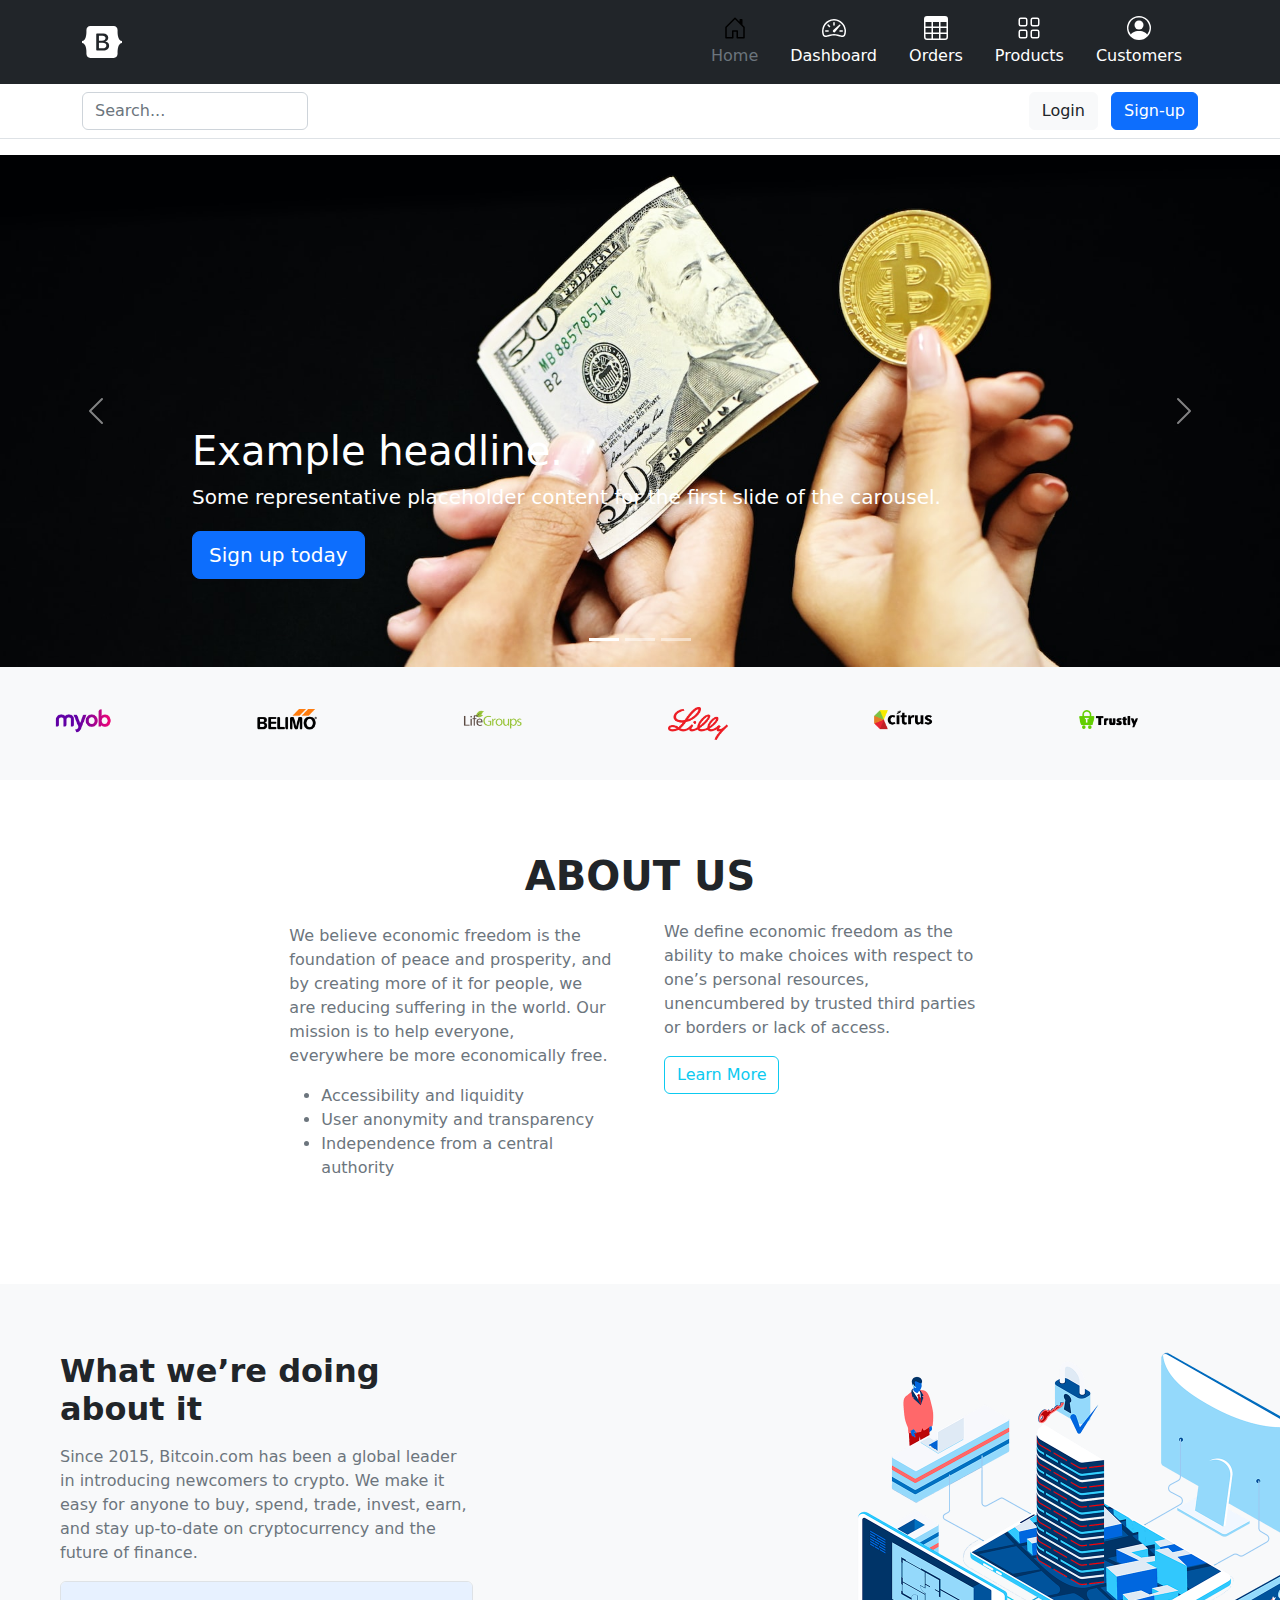
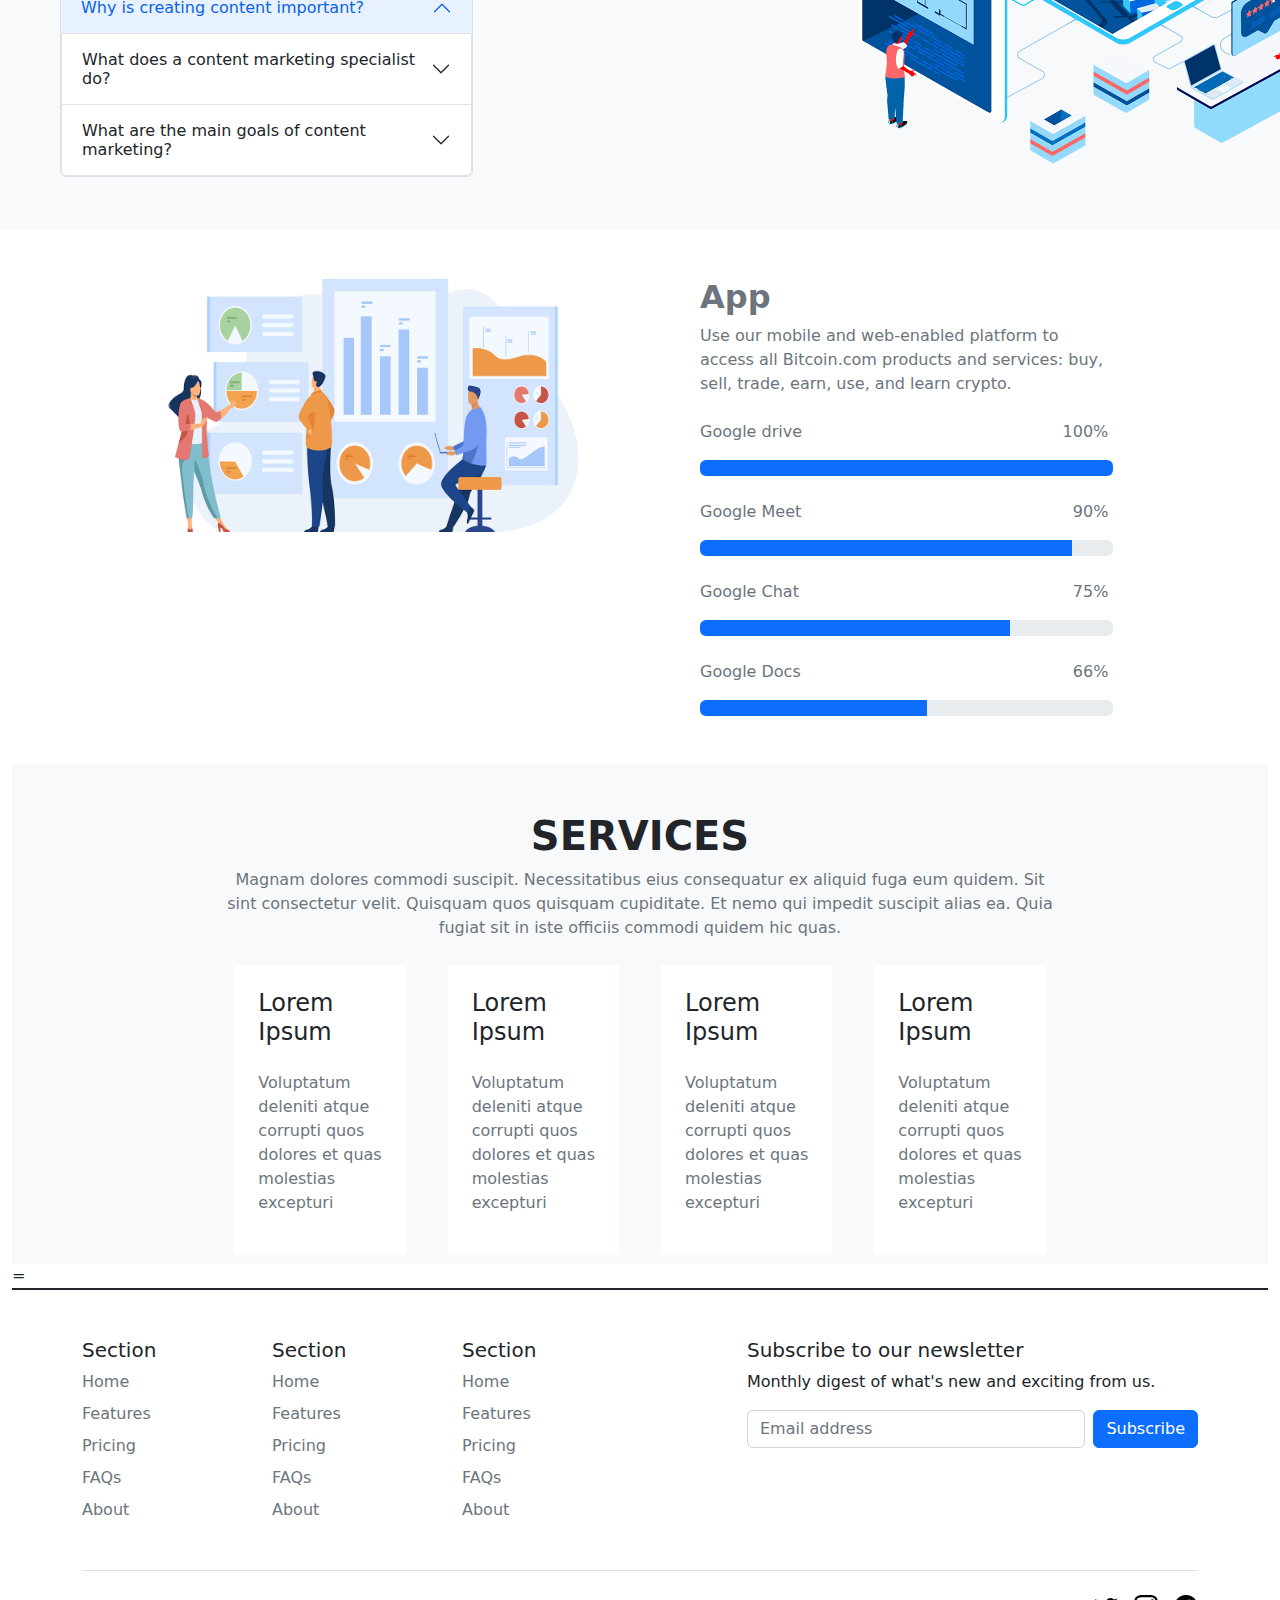
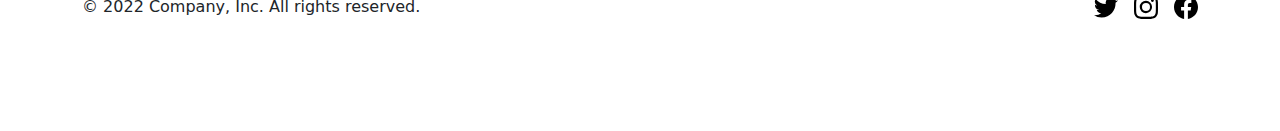
==== commit 2ee61824: "new update" ====
--- a/landingpage.html
+++ b/landingpage.html
@@ -184,23 +184,54 @@
     <!--Main Content-->
         <div class="container-fluid bg-white">
 
-            <div class="row bg-light p-4 justify-content-center">
+                  <div class="row bg-light p-4 justify-content-center">
+
+                      <div class="col-lg-2 col-md-4 col-sm-6">
+
+                          <div class="bg-light p-3" >
+
+                              <img src="img/client1.png" id="img" class="img-fluid">
+
+                          </div>
+
+                      </div>
+
+                      <div class="col-lg-2 col-md-4 col-sm-6">
+
+                        <div class="bg-light p-3">
+
+                          <img src="img/client2.png" id="img" class="img-fluid">
+
+                        </div>
+
+                    </div>
+
+                    <div class="col-lg-2 col-md-4 col-sm-6">
+
+                      <div class="bg-light p-3">
+
+                        <img src="img/client3.png" id="img" class="img-fluid">
+
+                      </div>
+
+                  </div>
+
+                  <div class="col-lg-2 col-md-4 col-sm-6">
+
+                    <div class="p-3 bg-light">
+
+
+                      <img src="img/client4.png" id="img" class="img-fluid">
+
+                    </div>
+
+                </div>
 
                 <div class="col-lg-2 col-md-4 col-sm-6">
 
-                    <div class="bg-light p-3" >
-
-                        <img src="img/client1.png" id="img" class="img-fluid">
-
-                    </div>
-
-                </div>
-
-                <div class="col-lg-2 col-md-4 col-sm-6">
-
-                  <div class="bg-light p-3">
-
-                    <img src="img/client2.png" id="img" class="img-fluid">
+                  <div class="p-3 bg-light">
+
+                    <img src="img/client5.png" id="img" class="img-fluid">
 
                   </div>
 
@@ -208,354 +239,315 @@
 
               <div class="col-lg-2 col-md-4 col-sm-6">
 
-                <div class="bg-light p-3">
-
-                  <img src="img/client3.png" id="img" class="img-fluid">
-
-                </div>
-
-            </div>
-
-            <div class="col-lg-2 col-md-4 col-sm-6">
-
-              <div class="p-3 bg-light">
-
-
-                <img src="img/client4.png" id="img" class="img-fluid">
-
-              </div>
-
-          </div>
-
-          <div class="col-lg-2 col-md-4 col-sm-6">
-
-            <div class="p-3 bg-light">
-
-              <img src="img/client5.png" id="img" class="img-fluid">
-
-            </div>
-
-        </div>
-
-        <div class="col-lg-2 col-md-4 col-sm-6">
-
-          <div class="p-3 bg-light">
-
-            <img src="img/client6.png" id="img" class="img-fluid">
-
-          </div>
-
-      </div>
-
-            </div>
+                <div class="p-3 bg-light">
+
+                  <img src="img/client6.png" id="img" class="img-fluid">
+
+                </div>
+
+            </div>
+
+                  </div>
 
       <!--about us-->      
-            <div class="row">
-
-                <div class="col-lg-12 col-md-12 col-sm-12">
-
-                    <div class="m-4 p-5  bg-white ">
-
-                          <div class="row justify-content-center">
-
-                            <div class="text text-dark text-center">
-                              <h1><strong>ABOUT US</strong></h1>
-                              
-                              </div>
-                              
-                             
-
-                              <div class="col-lg-4 col-md-6 col-sm-12">
-
-                                  <div class="m-2 p-2 text-secondary">
-
-                                      <p> We believe economic freedom is the foundation of peace and prosperity, and by creating more of it for people, we are reducing suffering in the world. Our mission is to help everyone, everywhere be more economically free.</p>
-
-                                      <ul style="list-style-type:disc; ">
-
-                                          <li>
-                                            Accessibility and liquidity</li>
-                                            <li>
-                                              User anonymity and transparency	
-                                              </li>
-                                              <li>Independence from a central authority</li>
-
-                                      </ul>
-
-                                  </div>
-
-                              </div>
-
-                              <div class="col-lg-4 col-md-6 col-sm-12">
-
-                                <div class="m-2 p-1 text-secondary">
-
-                                    <p>We define economic freedom as the ability to make choices with respect to one’s personal resources, unencumbered by trusted third parties or borders or lack of access.</p>
-
-                                    <div class="mt-3">
-
-                                      <buttton class="btn  btn-outline-info" type="button">Learn More</buttton>
+                  <div class="row">
+
+                      <div class="col-lg-12 col-md-12 col-sm-12">
+
+                          <div class="m-4 p-5  bg-white ">
+
+                                <div class="row justify-content-center">
+
+                                  <div class="text text-dark text-center">
+                                    <h1><strong>ABOUT US</strong></h1>
+                                    
                                     </div>
                                     
+                                  
+
+                                    <div class="col-lg-4 col-md-6 col-sm-12">
+
+                                        <div class="m-2 p-2 text-secondary">
+
+                                            <p> We believe economic freedom is the foundation of peace and prosperity, and by creating more of it for people, we are reducing suffering in the world. Our mission is to help everyone, everywhere be more economically free.</p>
+
+                                            <ul style="list-style-type:disc; ">
+
+                                                <li>
+                                                  Accessibility and liquidity</li>
+                                                  <li>
+                                                    User anonymity and transparency	
+                                                    </li>
+                                                    <li>Independence from a central authority</li>
+
+                                            </ul>
+
+                                        </div>
+
+                                    </div>
+
+                                    <div class="col-lg-4 col-md-6 col-sm-12">
+
+                                      <div class="m-2 p-1 text-secondary">
+
+                                          <p>We define economic freedom as the ability to make choices with respect to one’s personal resources, unencumbered by trusted third parties or borders or lack of access.</p>
+
+                                          <div class="mt-3">
+
+                                            <buttton class="btn  btn-outline-info" type="button">Learn More</buttton>
+                                          </div>
+                                          
+                                      </div>
+
+                                    </div>
+
+                                  
+
                                 </div>
 
-                              </div>
-
-                            
-
                           </div>
 
-                    </div>
-
-                </div>
-
-            </div>
+                      </div>
+
+                  </div>
 
       <!--Next Row-->      
 
-            <div class="row bg-light">
-
-                <div class="col-lg-5 col-md-5 col-sm-12 align-self-center">
-
-                    <div class="p-5">
-
-                        <p><h2><strong>What we’re doing about it</strong></h2>
-                          </p>
-                          <p class=" text-secondary">
-                          Since 2015, Bitcoin.com has been a global leader in introducing newcomers to crypto. We make it easy for anyone to buy, spend, trade, invest, earn, and stay up-to-date on cryptocurrency and the future of finance.</p>
-
-                            
-                          <div class="accordion" id="accordionExample">
-
-                                <div class="accordion-item">
-                                    <h2 class="accordion-header" id="headingOne">
-                                        <button class="accordion-button" type="button" data-bs-toggle="collapse" data-bs-target="#collapseOne" aria-expanded="true" aria-controls="collapseOne">
-                                            Why is creating content important?
-                                        </button>
-                                    </h2>
-                                    <div id="collapseOne" class="accordion-collapse collapse" aria-labelledby="headingOne" data-bs-parent="#accordionExample">
-                                        <div class="accordion-body">
-                                        <strong>This is the first item's accordion body.</strong>
-                                        Creating content is very important for users and potential customers. It is important to establish closer ties with your users and customers, to better explain your brand, and to add value with your content. With the content you create, you can increase your awareness and attract new people.
-
-                                    </div>
+                  <div class="row bg-light">
+
+                      <div class="col-lg-5 col-md-5 col-sm-12 align-self-center">
+
+                          <div class="p-5">
+
+                              <p><h2><strong>What we’re doing about it</strong></h2>
+                                </p>
+                                <p class=" text-secondary">
+                                Since 2015, Bitcoin.com has been a global leader in introducing newcomers to crypto. We make it easy for anyone to buy, spend, trade, invest, earn, and stay up-to-date on cryptocurrency and the future of finance.</p>
+
+                                  
+                                <div class="accordion" id="accordionExample">
+
+                                      <div class="accordion-item">
+                                          <h2 class="accordion-header" id="headingOne">
+                                              <button class="accordion-button" type="button" data-bs-toggle="collapse" data-bs-target="#collapseOne" aria-expanded="true" aria-controls="collapseOne">
+                                                  Why is creating content important?
+                                              </button>
+                                          </h2>
+                                          <div id="collapseOne" class="accordion-collapse collapse" aria-labelledby="headingOne" data-bs-parent="#accordionExample">
+                                              <div class="accordion-body">
+                                              <strong>This is the first item's accordion body.</strong>
+                                              Creating content is very important for users and potential customers. It is important to establish closer ties with your users and customers, to better explain your brand, and to add value with your content. With the content you create, you can increase your awareness and attract new people.
+
+                                          </div>
+                                      </div>
+
+
+                                      <div class="accordion-item">
+                                          <h2 class="accordion-header" id="headingTwo">
+                                              <button class="accordion-button collapsed" type="button" data-bs-toggle="collapse" data-bs-target="#collapseTwo" aria-expanded="false" aria-controls="collapseTwo">
+                                                  What does a content marketing specialist do?
+                                              </button>
+                                          </h2>
+                                          <div id="collapseTwo" class="accordion-collapse collapse" aria-labelledby="headingTwo" data-bs-parent="#accordionExample">
+                                              <div class="accordion-body">
+                                              <strong>This is the second item's accordion body.</strong> Content marketing specialist is the manager responsible for creating standards and presenting them in accordance with marketing strategies so that all written and visual content prepared within the company is permanent and interesting in all periods. They are mostly people<code>who are affiliated with </code> or work closely with marketing teams and have developed verbal and written communication skills.
+                                              </div>
+                                          </div>
+                                  </div>
+
+
+                                  <div class="accordion-item">
+                                      <h2 class="accordion-header" id="headingThree">
+                                          <button class="accordion-button collapsed" type="button" data-bs-toggle="collapse" data-bs-target="#collapseThree" aria-expanded="false" aria-controls="collapseThree">
+                                              What are the main goals of content marketing?
+                                          </button>
+                                      </h2>
+                                      <div id="collapseThree" class="accordion-collapse collapse" aria-labelledby="headingThree" data-bs-parent="#accordionExample">
+                                          <div class="accordion-body">
+                                          <strong>This is the third item's accordion body.</strong> 
+                                          If Content Marketing is presented with good planning, effective results are obtained. The content on your website must be prepared in a way that appeals to the needs of the audience you are targeting. At the same time, this process should be in a periodic order. In this way, you will be able to attract the attention of your readers and make them become your potential customers and even increase them to a position that prefers your brand.
+                                          </div>
+                                      </div>
+                                  </div>
+                                      </div>
+
                                 </div>
 
-
-                                <div class="accordion-item">
-                                    <h2 class="accordion-header" id="headingTwo">
-                                        <button class="accordion-button collapsed" type="button" data-bs-toggle="collapse" data-bs-target="#collapseTwo" aria-expanded="false" aria-controls="collapseTwo">
-                                            What does a content marketing specialist do?
-                                        </button>
-                                    </h2>
-                                    <div id="collapseTwo" class="accordion-collapse collapse" aria-labelledby="headingTwo" data-bs-parent="#accordionExample">
-                                        <div class="accordion-body">
-                                        <strong>This is the second item's accordion body.</strong> Content marketing specialist is the manager responsible for creating standards and presenting them in accordance with marketing strategies so that all written and visual content prepared within the company is permanent and interesting in all periods. They are mostly people<code>who are affiliated with </code> or work closely with marketing teams and have developed verbal and written communication skills.
-                                        </div>
-                                    </div>
-                            </div>
-
-
-                            <div class="accordion-item">
-                                <h2 class="accordion-header" id="headingThree">
-                                    <button class="accordion-button collapsed" type="button" data-bs-toggle="collapse" data-bs-target="#collapseThree" aria-expanded="false" aria-controls="collapseThree">
-                                        What are the main goals of content marketing?
-                                    </button>
-                                </h2>
-                                <div id="collapseThree" class="accordion-collapse collapse" aria-labelledby="headingThree" data-bs-parent="#accordionExample">
-                                    <div class="accordion-body">
-                                    <strong>This is the third item's accordion body.</strong> 
-                                    If Content Marketing is presented with good planning, effective results are obtained. The content on your website must be prepared in a way that appeals to the needs of the audience you are targeting. At the same time, this process should be in a periodic order. In this way, you will be able to attract the attention of your readers and make them become your potential customers and even increase them to a position that prefers your brand.
-                                    </div>
-                                </div>
-                            </div>
-                                </div>
-
                           </div>
 
-                    </div>
-
-                </div>
-
-                <div class="col-lg-5 col-md-5 offset-lg-2 col-sm-12">
-                  
-                    <div class="p-5">
-                      <img src="img/why-us.png" id="image" alt="" class="img-fluid">
-
-                    </div>
-
-                </div>
-
-
-            </div>
+                      </div>
+
+                      <div class="col-lg-5 col-md-5 offset-lg-2 col-sm-12">
+                        
+                          <div class="p-5">
+                            <img src="img/why-us.png" id="image" alt="" class="img-fluid">
+
+                          </div>
+
+                      </div>
+
+
+                  </div>
             
 
       <!--Next row2-->
       
-            <div class="row justify-content-center">
-
-                <div class="col-lg-5 col-md-5 col-sm-12">
-
-                    <div class="p-5">
-
-                      <img class="img-fluid" src="img/skills.png">
-
-                    </div>
-
-                </div>
-
-                <div class="col-lg-5 col-md-5 col-sm-12">
-
-                    <div class="p-5 text-secondary">
-
-                                             <h2 class=""><strong>App</strong></h2>
-
-                        <p class="mb-4">Use our mobile and web-enabled platform to access all Bitcoin.com products and services: buy, sell, trade, earn, use, and learn crypto. 
-                        </p>
-
+                  <div class="row justify-content-center">
+
+                      <div class="col-lg-5 col-md-5 col-sm-12">
+
+                          <div class="p-5">
+
+                            <img class="img-fluid" src="img/skills.png">
+
+                          </div>
+
+                      </div>
+
+                      <div class="col-lg-5 col-md-5 col-sm-12">
+
+                          <div class="p-5 text-secondary">
+
+                                                  <h2 class=""><strong>App</strong></h2>
+
+                              <p class="mb-4">Use our mobile and web-enabled platform to access all Bitcoin.com products and services: buy, sell, trade, earn, use, and learn crypto. 
+                              </p>
+
+                              
+                                <ul class="list-unstyled d-flex" style="position:relative;">
+                                <li class="">Google drive</li>
+                                <li style="position:absolute; right:5px;">100%</li>
+                                </ul>
+
+                            <div class="progress mb-4">
+                              <div class="progress-bar" role="progressbar" style="width: 100%" aria-valuenow="25" aria-valuemin="0" aria-valuemax="100"></div>
+                            </div>
+
+
+                              <ul class="list-unstyled d-flex" style="position:relative;">
+                              <li class="">Google Meet</li>
+                              <li style="position:absolute; right:5px;">90%</li>
+                              </ul>
+                              
+                              <div class="progress mb-4">
+                              <div class="progress-bar" role="progressbar" style="width: 90%" aria-valuenow="50" aria-valuemin="0" aria-valuemax="100"></div>
+                              </div>
+
+                            <ul class="list-unstyled d-flex" style="position:relative;">
+                              <li class="">Google Chat</li>
+                              <li style="position:absolute; right:5px;">75%</li>
+                              </ul>
+
+                            <div class="progress mb-4">
+                              <div class="progress-bar" role="progressbar" style="width: 75%" aria-valuenow="50" aria-valuemin="0" aria-valuemax="100"></div>
+                            </div>
+
+
+                            <ul class="list-unstyled d-flex" style="position:relative;">
+                              <li class="">Google Docs</li>
+                              <li style="position:absolute; right:5px;">66%</li>
+                              </ul>
+                            
+                            <div class="progress">
+                              <div class="progress-bar" role="progressbar" style="width: 55%" aria-valuenow="75" aria-valuemin="0" aria-valuemax="100"></div>
+                            </div>
+                          
+                            
+                            
+
+                          </div>
                         
-                        <ul class="list-unstyled d-flex" style="position:relative;">
-                          <li class="">Google drive</li>
-                          <li style="position:absolute; right:5px;">100%</li>
-                          </ul>
-
-                      <div class="progress mb-4">
-                        <div class="progress-bar" role="progressbar" style="width: 100%" aria-valuenow="25" aria-valuemin="0" aria-valuemax="100"></div>
-                      </div>
-
-
-                      <ul class="list-unstyled d-flex" style="position:relative;">
-                        <li class="">Google Meet</li>
-                        <li style="position:absolute; right:5px;">90%</li>
-                        </ul>
-                        
-                        <div class="progress mb-4">
-                        <div class="progress-bar" role="progressbar" style="width: 90%" aria-valuenow="50" aria-valuemin="0" aria-valuemax="100"></div>
-                      </div>
-
-                      <ul class="list-unstyled d-flex" style="position:relative;">
-                        <li class="">Google Chat</li>
-                        <li style="position:absolute; right:5px;">75%</li>
-                        </ul>
-
-                      <div class="progress mb-4">
-                        <div class="progress-bar" role="progressbar" style="width: 75%" aria-valuenow="50" aria-valuemin="0" aria-valuemax="100"></div>
-                      </div>
-
-
-                      <ul class="list-unstyled d-flex" style="position:relative;">
-                        <li class="">Google Docs</li>
-                        <li style="position:absolute; right:5px;">66%</li>
-                        </ul>
-                      
-                      <div class="progress">
-                        <div class="progress-bar" role="progressbar" style="width: 55%" aria-valuenow="75" aria-valuemin="0" aria-valuemax="100"></div>
-                      </div>
-                     
-                      
-                      
-
-                    </div>
-                  
-                </div>
-
-            </div>
+                      </div>
+
+                  </div>
+
+
 
 
       <!--Next row3-->      
             <div class="row">
 
                     <div class="col-lg-12 col-md-12 col-sm-12">
-
-                    <div class="bg-light">
-
-                              <div class="row justify-content-center">
-
-                                      <div class="col-lg-8 col-md-12 col-sm-12">
-
-                                        <div class="text bg-light text-center mt-5">
-                                          <h1 class="text-dark "><strong>SERVICES</strong></h1>
-                                          <p class="text-secondary">Magnam dolores commodi suscipit. Necessitatibus eius consequatur ex aliquid fuga eum quidem. Sit sint consectetur velit. Quisquam quos quisquam cupiditate. Et nemo qui impedit suscipit alias ea. Quia fugiat sit in iste officiis commodi quidem hic quas.</p>
-                                        </div>
+                             <div class="bg-light">
+
+                                      <div class="row justify-content-center">
+
+                                              <div class="col-lg-8 col-md-12 col-sm-12">
+
+                                                    <div class="text bg-light text-center mt-5">
+                                                      <h1 class="text-dark "><strong>SERVICES</strong></h1>
+                                                      <p class="text-secondary">Magnam dolores commodi suscipit. Necessitatibus eius consequatur ex aliquid fuga eum quidem. Sit sint consectetur velit. Quisquam quos quisquam cupiditate. Et nemo qui impedit suscipit alias ea. Quia fugiat sit in iste officiis commodi quidem hic quas.</p>
+                                                    </div>
+
+                                              </div>
 
                                       </div>
 
-                              </div>
-
-                              <div class="row justify-content-center">
-     
-
-                                    <div class="col-lg-2 col-md-3 col-sm-12">
-
-                                          <div class="p-5 m-3 bg-white border border-light">
-
-                                              
-                                            <h4 class="">Lorem Ipsum</h4>
-                                            <p class="text-secondary mt-4">Voluptatum deleniti atque corrupti quos dolores et quas molestias excepturi</p>
-                                                  
+                                      <div class="row justify-content-center">
+            
+
+                                            <div class="col-lg-2 col-md-3 col-sm-12">
+
+
+                                                  <div class="p-4 m-2 bg-white border border-light">
+
+                                                      
+                                                    <h4 class="">Lorem Ipsum</h4>
+                                                    <p class="text-secondary mt-4">Voluptatum deleniti atque corrupti quos dolores et quas molestias excepturi</p>
+
+                                                  </div>  
+
+                                            </div> 
                                             
-
-                                          </div>
-
-                                    </div>
-
-                                    <div class="col-lg-2 col-md-3 col-sm-12">
-                                      
-
-                                        <div class="p-5 m-3 bg-white border border-white">
-
-                                              
-                                          <h4 class="">Lorem Ipsum</h4>
-                                          <p class="text-secondary mt-4">Voluptatum deleniti atque corrupti quos dolores et quas molestias excepturi</p>
-                                                
-                                          
-
-                                        </div>
-                                        
-                                      
-
-                                    </div>
-
-                                    <div class="col-lg-2 col-md-3 col-sm-12">
-
-                                      
-
-                                        <div class="p-5 m-3 bg-white border border-white">
-
-                                              
-                                          <h4 class="">Lorem Ipsum</h4>
-                                          <p class="text-secondary mt-4">Voluptatum deleniti atque corrupti quos dolores et quas molestias excepturi</p>
-                                                
-                                          
-
-                                        </div>
-
-                                      
-
-                                    </div>
-
-                                    <div class="col-lg-2 col-md-3 col-sm-12">
-
-                                      <div class="p-5 m-3 bg-white border border-white">
-
-                                              
-                                        <h4 class="">Lorem Ipsum</h4>
-                                        <p class="text-secondary mt-4">Voluptatum deleniti atque corrupti quos dolores et quas molestias excepturi</p>
-                                              
-                                        
-
+                                            <div class="col-lg-2 col-md-3 col-sm-12">
+
+                                              
+                                                <div class="p-4 m-2 bg-white border border-light">
+                                              
+                                                                                                    
+                                                    <h4 class="">Lorem Ipsum</h4>
+                                                    <p class="text-secondary mt-4">Voluptatum deleniti atque corrupti quos dolores et quas molestias excepturi</p>
+                                              
+                                                </div>  
+                                              
+                                            </div>        
+                                                                                                  
+
+                                            <div class="col-lg-2 col-md-3 col-sm-12">
+
+                                            
+                                                  <div class="p-4 m-2 bg-white border border-light">
+                                              
+                                                                                                    
+                                                        <h4 class="">Lorem Ipsum</h4>
+                                                        <p class="text-secondary mt-4">Voluptatum deleniti atque corrupti quos dolores et quas molestias excepturi</p>
+                                              
+                                                  </div>  
+                                              
+                                            </div>        
+                                                     
+                                            
+                                            <div class="col-lg-2 col-md-3 col-sm-12">
+
+                                             
+                                                  <div class="p-4 m-2 bg-white border border-light">
+                                              
+                                                                                                    
+                                                          <h4 class="">Lorem Ipsum</h4>
+                                                          <p class="text-secondary mt-4">Voluptatum deleniti atque corrupti quos dolores et quas molestias excepturi</p>
+                                              
+                                                  </div>  
+                                              
+                                            </div> 
+                                            
                                       </div>
-
-                                    </div>
-                                  
-
-                              </div>
-
-                        </div>
-
-                    </div> 
-
-            </div>
+                             </div>    
+                    </div>                                                                       
+            </div>                                  
+                                            
+                                                    
+=
+            
 
 
       <!--Next row4--> 
@@ -574,6 +566,7 @@
 
               </div>
           
+
 
         </div>
 
